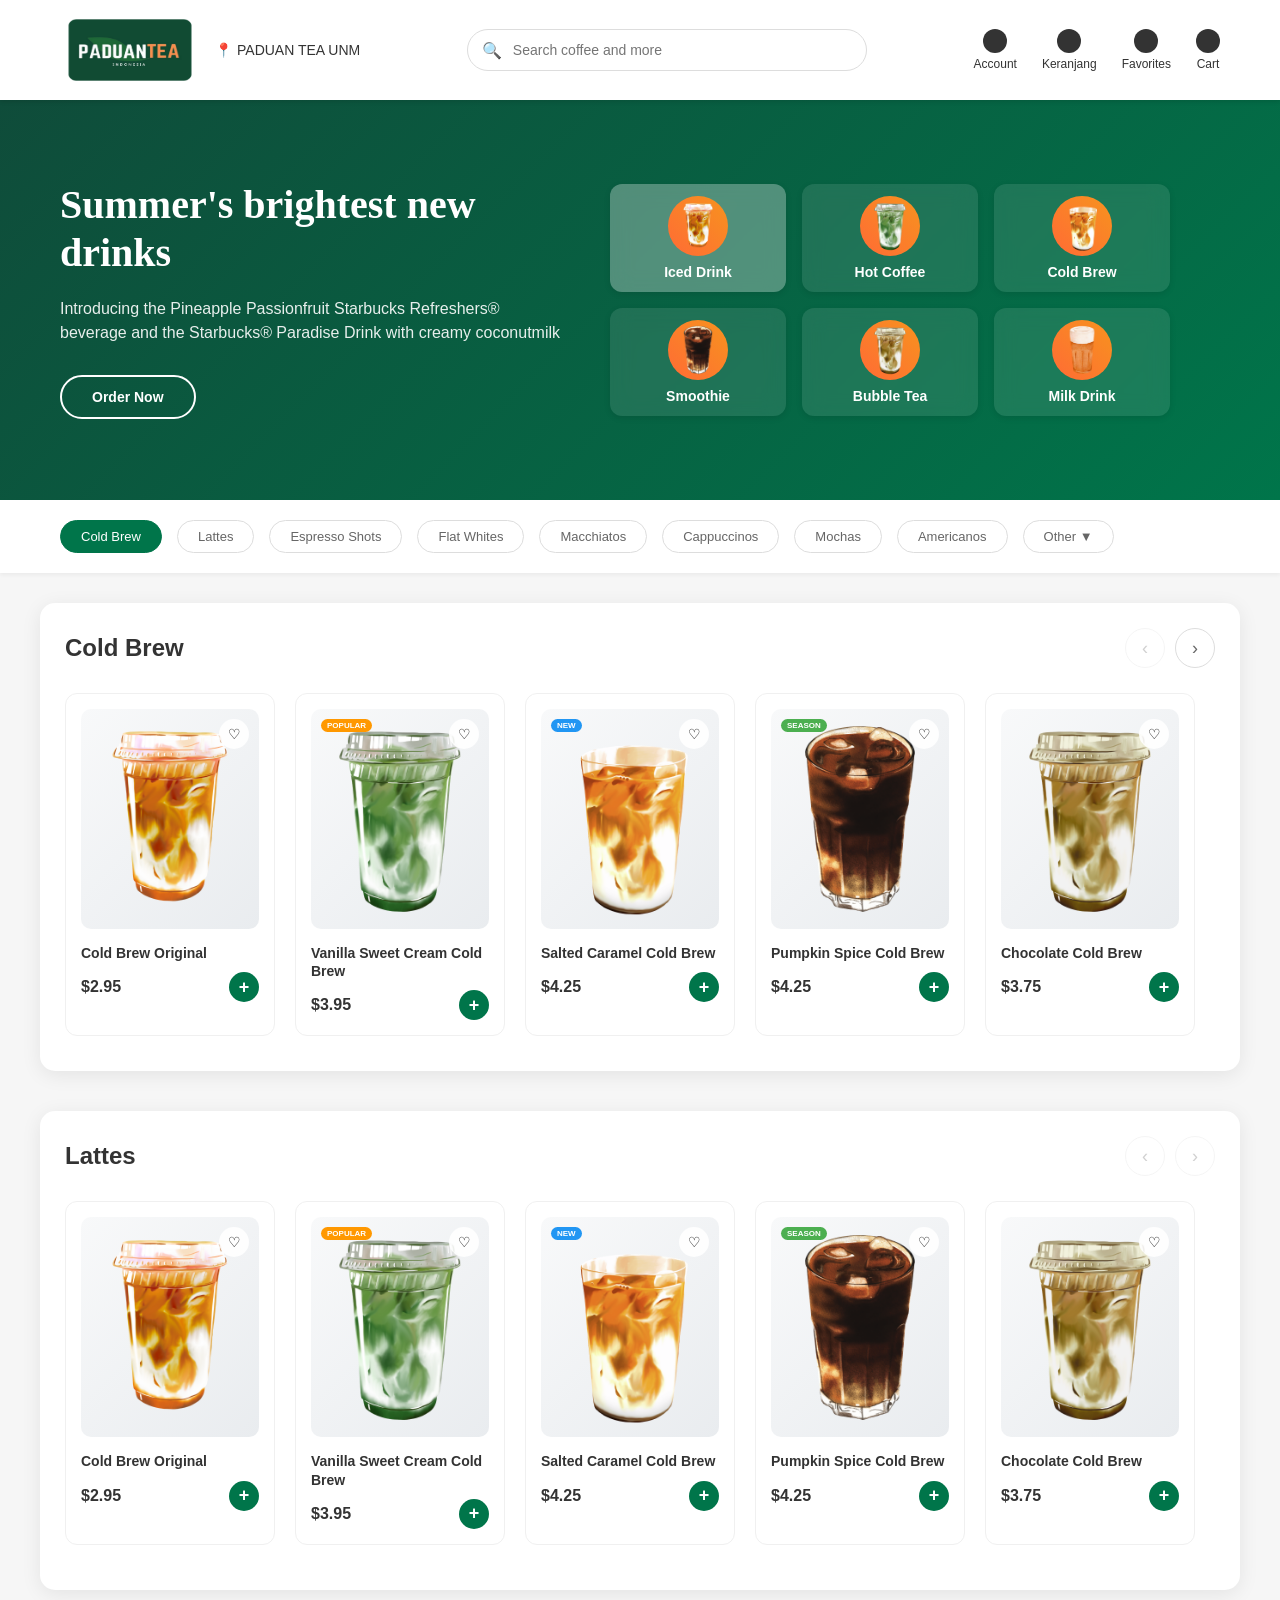
==== index.html @ c8a68c0b "Update index.html" ====
<!DOCTYPE html>
<html lang="en">
  <head>
    <meta charset="UTF-8" />
    <meta name="viewport" content="width=device-width, initial-scale=1.0" />
    <title>Coffee Shop</title>
    <link rel="stylesheet" href="style.css" />
  </head>
  <body>
   <!-- Header -->
    <header class="header">
        <div class="header-content">
            <div class="logo-section">
                <img class="logo" src="./IMAGE MENU/LOGO.png" alt="Coffee Shop Logo">
                <div class="location">
                    <span>📍</span>
                    <span>PADUAN TEA UNM</span>
                </div>
            </div>

            <div class="search-container">
                <div class="search-icon">🔍</div>
                <input type="text" class="search-box" placeholder="Search coffee and more">
            </div>

            <div class="user-actions">
                <a href="#" class="user-action">
                    <div class="user-action-icon"></div>
                    <span>Account</span>
                </a>
                <a href="#" class="user-action">
                    <div class="user-action-icon"></div>
                    <span>Keranjang</span>
                </a>
                <a href="#" class="user-action">
                    <div class="user-action-icon"></div>
                    <span>Favorites</span>
                </a>
                <a href="#" class="user-action">
                    <div class="user-action-icon"></div>
                    <span>Cart</span>
                </a>
            </div>
        </div>
    </header>

    <!-- Hero Section -->
    <section class="hero">
        <div class="hero-content">
            <div class="hero-text">
                <h1 class="hero-title">Summer's brightest new drinks</h1>
                <p class="hero-subtitle">
                    Introducing the Pineapple Passionfruit Starbucks Refreshers®
                    beverage and the Starbucks® Paradise Drink with creamy coconutmilk
                </p>
                <button class="cta-button" onclick="scrollToProducts()">Order Now</button>
            </div>

            <div class="drinks-grid" id="drinksGrid">
                <div class="drink-item" onclick="selectDrink(0)">
                    <img src="./IMAGE MENU/Desain tanpa judul/1.png" alt="Iced Drink" class="drink-icon">
                    <div class="drink-name">Iced Drink</div>
                </div>
                <div class="drink-item" onclick="selectDrink(1)">
                    <img src="./IMAGE MENU/Desain tanpa judul/2.png" alt="Hot Coffee" class="drink-icon">
                    <div class="drink-name">Hot Coffee</div>
                </div>
                <div class="drink-item" onclick="selectDrink(2)">
                    <img src="./IMAGE MENU/Desain tanpa judul/3.png" alt="Cold Brew" class="drink-icon">
                    <div class="drink-name">Cold Brew</div>
                </div>
                <div class="drink-item" onclick="selectDrink(3)">
                    <img src="./IMAGE MENU/Desain tanpa judul/4.png" alt="Smoothie" class="drink-icon">
                    <div class="drink-name">Smoothie</div>
                </div>
                <div class="drink-item" onclick="selectDrink(4)">
                    <img src="./IMAGE MENU/Desain tanpa judul/5.png" alt="Bubble Tea" class="drink-icon">
                    <div class="drink-name">Bubble Tea</div>
                </div>
                <div class="drink-item" onclick="selectDrink(5)">
                    <img src="./IMAGE MENU/Desain tanpa judul/6.png" alt="Milk Drink" class="drink-icon">
                    <div class="drink-name">Milk Drink</div>
                </div>
            </div>
        </div>
    </section>

    <!-- Filter Section -->
    <section class="filter-section">
        <div class="filter-content">
            <button class="filter-btn active" onclick="setActiveFilter(this, 'cold-brew')">Cold Brew</button>
            <button class="filter-btn" onclick="setActiveFilter(this, 'lattes')">Lattes</button>
            <button class="filter-btn" onclick="setActiveFilter(this, 'espresso')">Espresso Shots</button>
            <button class="filter-btn" onclick="setActiveFilter(this, 'flat-whites')">Flat Whites</button>
            <button class="filter-btn" onclick="setActiveFilter(this, 'macchiatos')">Macchiatos</button>
            <button class="filter-btn" onclick="setActiveFilter(this, 'cappuccinos')">Cappuccinos</button>
            <button class="filter-btn" onclick="setActiveFilter(this, 'mochas')">Mochas</button>
            <button class="filter-btn" onclick="setActiveFilter(this, 'americanos')">Americanos</button>
            <button class="filter-btn" onclick="setActiveFilter(this, 'other')">Other ▼</button>
        </div>
    </section>

    <!-- Cold Brew Section -->
    <div class="product-section" id="cold-brew">
        <div class="section-header">
            <h2 class="section-title">Cold Brew</h2>
            <div class="nav-buttons">
                <button class="nav-btn" onclick="scrollProducts('cold-brew-scroll', 'left')">‹</button>
                <button class="nav-btn" onclick="scrollProducts('cold-brew-scroll', 'right')">›</button>
            </div>
        </div>

        <div class="products-container">
            <div class="products-scroll" id="cold-brew-scroll">
                <div class="product-card" onclick="selectProduct(this)">
                    <div class="product-image">
                        <img src="./IMAGE MENU/Desain tanpa judul/1.png" alt="Cold Brew" class="drink-image">
                        <button class="favorite-btn" onclick="toggleFavorite(this, event)">♡</button>
                    </div>
                    <div class="product-info">
                        <div class="product-name">Cold Brew Original</div>
                        <div class="product-footer">
                            <div class="product-price">$2.95</div>
                            <button class="add-btn" onclick="addToCart(this, event)">+</button>
                        </div>
                    </div>
                </div>

                <div class="product-card" onclick="selectProduct(this)">
                    <div class="product-image">
                        <img src="./IMAGE MENU/Desain tanpa judul/2.png" alt="Vanilla Cold Brew" class="drink-image">
                        <button class="favorite-btn" onclick="toggleFavorite(this, event)">♡</button>
                        <div class="product-badges">
                            <span class="product-badge badge popular">Popular</span>
                        </div>
                    </div>
                    <div class="product-info">
                        <div class="product-name">Vanilla Sweet Cream Cold Brew</div>
                        <div class="product-footer">
                            <div class="product-price">$3.95</div>
                            <button class="add-btn" onclick="addToCart(this, event)">+</button>
                        </div>
                    </div>
                </div>

                <div class="product-card" onclick="selectProduct(this)">
                    <div class="product-image">
                        <img src="./IMAGE MENU/Desain tanpa judul/3.png" alt="Caramel Cold Brew" class="drink-image">
                        <button class="favorite-btn" onclick="toggleFavorite(this, event)">♡</button>
                        <div class="product-badges">
                            <span class="product-badge badge new">New</span>
                        </div>
                    </div>
                    <div class="product-info">
                        <div class="product-name">Salted Caramel Cold Brew</div>
                        <div class="product-footer">
                            <div class="product-price">$4.25</div>
                            <button class="add-btn" onclick="addToCart(this, event)">+</button>
                        </div>
                    </div>
                </div>

                <div class="product-card" onclick="selectProduct(this)">
                    <div class="product-image">
                        <img src="./IMAGE MENU/Desain tanpa judul/4.png" alt="Pumpkin Cold Brew" class="drink-image">
                        <button class="favorite-btn" onclick="toggleFavorite(this, event)">♡</button>
                        <div class="product-badges">
                            <span class="product-badge badge season">Season</span>
                        </div>
                    </div>
                    <div class="product-info">
                        <div class="product-name">Pumpkin Spice Cold Brew</div>
                        <div class="product-footer">
                            <div class="product-price">$4.25</div>
                            <button class="add-btn" onclick="addToCart(this, event)">+</button>
                        </div>
                    </div>
                </div>

                <div class="product-card" onclick="selectProduct(this)">
                    <div class="product-image">
                        <img src="./IMAGE MENU/Desain tanpa judul/5.png" alt="Mocha Cold Brew" class="drink-image">
                        <button class="favorite-btn" onclick="toggleFavorite(this, event)">♡</button>
                    </div>
                    <div class="product-info">
                        <div class="product-name">Chocolate Cold Brew</div>
                        <div class="product-footer">
                            <div class="product-price">$3.75</div>
                            <button class="add-btn" onclick="addToCart(this, event)">+</button>
                        </div>
                    </div>
                </div>

                <div class="product-card" onclick="selectProduct(this)">
                    <div class="product-image">
                        <img src="./IMAGE MENU/Desain tanpa judul/6.png" alt="Hazelnut Cold Brew" class="drink-image">
                        <button class="favorite-btn" onclick="toggleFavorite(this, event)">♡</button>
                    </div>
                    <div class="product-info">
                        <div class="product-name">Hazelnut Cold Brew</div>
                        <div class="product-footer">
                            <div class="product-price">$3.65</div>
                            <button class="add-btn" onclick="addToCart(this, event)">+</button>
                        </div>
                    </div>
                </div>
            </div>
        </div>
    </div>


    <!-- Lattes Section -->
    <div class="product-section" id="lattes">
      <div class="section-header">
        <h2 class="section-title">Lattes</h2>
        <div class="nav-buttons">
          <button class="nav-btn" onclick="scrollProducts('lattes-scroll', 'left')">‹</button>
          <button class="nav-btn" onclick="scrollProducts('lattes-scroll', 'right')">›</button>
        </div>
      </div>
      <div class="products-container">
        <div class="products-scroll" id="lattes-scroll">
          <div class="products-container">
            <div class="products-scroll" id="cold-brew-scroll">
                <div class="product-card" onclick="selectProduct(this)">
                    <div class="product-image">
                        <img src="./IMAGE MENU/Desain tanpa judul/1.png" alt="Cold Brew" class="drink-image">
                        <button class="favorite-btn" onclick="toggleFavorite(this, event)">♡</button>
                    </div>
                    <div class="product-info">
                        <div class="product-name">Cold Brew Original</div>
                        <div class="product-footer">
                            <div class="product-price">$2.95</div>
                            <button class="add-btn" onclick="addToCart(this, event)">+</button>
                        </div>
                    </div>
                </div>

                <div class="product-card" onclick="selectProduct(this)">
                    <div class="product-image">
                        <img src="./IMAGE MENU/Desain tanpa judul/2.png" alt="Vanilla Cold Brew" class="drink-image">
                        <button class="favorite-btn" onclick="toggleFavorite(this, event)">♡</button>
                        <div class="product-badges">
                            <span class="product-badge badge popular">Popular</span>
                        </div>
                    </div>
                    <div class="product-info">
                        <div class="product-name">Vanilla Sweet Cream Cold Brew</div>
                        <div class="product-footer">
                            <div class="product-price">$3.95</div>
                            <button class="add-btn" onclick="addToCart(this, event)">+</button>
                        </div>
                    </div>
                </div>

                <div class="product-card" onclick="selectProduct(this)">
                    <div class="product-image">
                        <img src="./IMAGE MENU/Desain tanpa judul/3.png" alt="Caramel Cold Brew" class="drink-image">
                        <button class="favorite-btn" onclick="toggleFavorite(this, event)">♡</button>
                        <div class="product-badges">
                            <span class="product-badge badge new">New</span>
                        </div>
                    </div>
                    <div class="product-info">
                        <div class="product-name">Salted Caramel Cold Brew</div>
                        <div class="product-footer">
                            <div class="product-price">$4.25</div>
                            <button class="add-btn" onclick="addToCart(this, event)">+</button>
                        </div>
                    </div>
                </div>

                <div class="product-card" onclick="selectProduct(this)">
                    <div class="product-image">
                        <img src="./IMAGE MENU/Desain tanpa judul/4.png" alt="Pumpkin Cold Brew" class="drink-image">
                        <button class="favorite-btn" onclick="toggleFavorite(this, event)">♡</button>
                        <div class="product-badges">
                            <span class="product-badge badge season">Season</span>
                        </div>
                    </div>
                    <div class="product-info">
                        <div class="product-name">Pumpkin Spice Cold Brew</div>
                        <div class="product-footer">
                            <div class="product-price">$4.25</div>
                            <button class="add-btn" onclick="addToCart(this, event)">+</button>
                        </div>
                    </div>
                </div>

                <div class="product-card" onclick="selectProduct(this)">
                    <div class="product-image">
                        <img src="./IMAGE MENU/Desain tanpa judul/5.png" alt="Mocha Cold Brew" class="drink-image">
                        <button class="favorite-btn" onclick="toggleFavorite(this, event)">♡</button>
                    </div>
                    <div class="product-info">
                        <div class="product-name">Chocolate Cold Brew</div>
                        <div class="product-footer">
                            <div class="product-price">$3.75</div>
                            <button class="add-btn" onclick="addToCart(this, event)">+</button>
                        </div>
                    </div>
                </div>

                <div class="product-card" onclick="selectProduct(this)">
                    <div class="product-image">
                        <img src="./IMAGE MENU/Desain tanpa judul/6.png" alt="Hazelnut Cold Brew" class="drink-image">
                        <button class="favorite-btn" onclick="toggleFavorite(this, event)">♡</button>
                    </div>
                    <div class="product-info">
                        <div class="product-name">Hazelnut Cold Brew</div>
                        <div class="product-footer">
                            <div class="product-price">$3.65</div>
                            <button class="add-btn" onclick="addToCart(this, event)">+</button>
                        </div>
                    </div>
                </div>
            </div>
      </div>
    </div>

    <script src="./script.js"></script>
  </body>
</html>
---- style.css ----
* {
  margin: 0;
  padding: 0;
  box-sizing: border-box;
}

body {
  font-family: 'Arial', sans-serif;
  background-color: #f6f6f6;
}

/* Header */
.header {
  background-color: white;
  box-shadow: 0 2px 4px rgba(0, 0, 0, 0.1);
  position: sticky;
  top: 0;
  z-index: 100;
}

.header-content {
  max-width: 1200px;
  margin: 0 auto;
  display: flex;
  align-items: center;
  justify-content: space-between;
  padding: 15px 20px;
}

.logo-section {
  display: flex;
  align-items: center;
  gap: 15px;
}

.logo {
  width: 140px;
  height: 70px;
  display: flex;
}

.location {
  display: flex;
  align-items: center;
  gap: 5px;
  color: #333;
  font-size: 14px;
}

.search-container {
  flex: 1;
  max-width: 400px;
  margin: 0 30px;
  position: relative;
}

.search-box {
  width: 100%;
  padding: 12px 20px 12px 45px;
  border: 1px solid #ddd;
  border-radius: 25px;
  font-size: 14px;
  outline: none;
}

.search-icon {
  position: absolute;
  left: 15px;
  top: 50%;
  transform: translateY(-50%);
  color: #666;
}

.user-actions {
  display: flex;
  align-items: center;
  gap: 25px;
}

.user-action {
  display: flex;
  flex-direction: column;
  align-items: center;
  text-decoration: none;
  color: #333;
  font-size: 12px;
  cursor: pointer;
}

.user-action-icon {
  width: 24px;
  height: 24px;
  margin-bottom: 4px;
  background-color: #333;
  border-radius: 50%;
}

/* Navigation */
.nav {
  background-color: white;
  border-bottom: 1px solid #eee;
}

.nav-content {
  max-width: 1200px;
  margin: 0 auto;
  display: flex;
  align-items: center;
  padding: 0 20px;
  overflow-x: auto;
}

.nav-item {
  padding: 15px 20px;
  text-decoration: none;
  color: #333;
  font-size: 14px;
  font-weight: 500;
  white-space: nowrap;
  border-bottom: 2px solid transparent;
  transition: all 0.3s ease;
}

.nav-item:hover,
.nav-item.active {
  color: #00754a;
  border-bottom-color: #00754a;
}

/* Hero Section */
.hero {
  background: linear-gradient(135deg, #0f4c3a, #00754a);
  color: white;
  position: relative;
  overflow: hidden;
}

.hero-content {
  max-width: 1200px;
  margin: 0 auto;
  display: flex;
  align-items: center;
  min-height: 400px;
  padding: 40px 20px;
}

.hero-text {
  flex: 1;
  max-width: 500px;
}

.hero-title {
  font-size: 2.5rem;
  font-weight: bold;
  line-height: 1.2;
  margin-bottom: 20px;
  font-family: cursive;
}

.hero-subtitle {
  font-size: 1rem;
  line-height: 1.5;
  margin-bottom: 30px;
  opacity: 0.9;
}

.cta-button {
  background-color: transparent;
  border: 2px solid white;
  color: white;
  padding: 12px 30px;
  border-radius: 25px;
  font-size: 14px;
  font-weight: bold;
  cursor: pointer;
  transition: all 0.3s ease;
}

.cta-button:hover {
  background-color: white;
  color: #00754a;
}

.drinks-grid {
  flex: 1;
  display: grid;
  grid-template-columns: repeat(3, 1fr);
  gap: 10px;
  max-width: 560px;
  margin-left: 40px;
}

.drink-item {
  background-color: rgba(255, 255, 255, 0.1);
  border-radius: 10px;
  padding: 20px;
  text-align: center;
  cursor: pointer;
  transition: all 0.3s ease;
  backdrop-filter: blur(10px);
}

.drink-item:hover {
  background-color: rgba(255, 255, 255, 0.2);
  transform: translateY(-5px);
}

.drink-icon {
  width: 60px;
  height: 60px;
  background: linear-gradient(45deg, #ff6b35, #f7931e);
  border-radius: 50%;
  margin: 0 auto 10px;
  display: flex;
  align-items: center;
  justify-content: center;
  font-size: 24px;
}

.drink-name {
  font-size: 12px;
  font-weight: 500;
}

/* Carousel Indicators */
.carousel-indicators {
  display: flex;
  justify-content: center;
  gap: 10px;
  margin-top: 30px;
}

/* Filter Section */
.filter-section {
  background-color: white;
  padding: 20px 0;
  box-shadow: 0 2px 4px rgba(0, 0, 0, 0.05);
}

.filter-content {
  max-width: 1200px;
  margin: 0 auto;
  display: flex;
  align-items: center;
  gap: 15px;
  padding: 0 20px;
  overflow-x: auto;
}

.filter-btn {
  padding: 8px 20px;
  border: 1px solid #ddd;
  border-radius: 20px;
  background-color: white;
  color: #666;
  font-size: 13px;
  cursor: pointer;
  white-space: nowrap;
  transition: all 0.3s ease;
}

.filter-btn:hover,
.filter-btn.active {
  background-color: #00754a;
  color: white;
  border-color: #00754a;
}

.filter-btn.active {
  background-color: #00754a;
}

/* Decorative Elements */
.leaf-decoration {
  position: absolute;
  right: -50px;
  bottom: -50px;
  width: 200px;
  height: 200px;
  background: url('data:image/svg+xml,<svg xmlns="http://www.w3.org/2000/svg" viewBox="0 0 100 100"><path d="M20 80c20-20 60-20 80-40s-20-40-40-20-20 40-40 60z" fill="rgba(255,255,255,0.1)"/></svg>');
  opacity: 0.3;
}

/* Mobile Responsive */
@media (max-width: 768px) {
  .header-content {
    flex-wrap: wrap;
    gap: 15px;
  }

  .search-container {
    order: 3;
    flex-basis: 100%;
    margin: 0;
    max-width: none;
  }

  .user-actions {
    gap: 15px;
  }

  .user-action {
    font-size: 10px;
  }

  .nav-content {
    padding: 0 10px;
  }

  .nav-item {
    padding: 15px 15px;
    font-size: 13px;
  }

  .hero-content {
    flex-direction: column;
    text-align: center;
    padding: 30px 20px;
  }

  .hero-title {
    font-size: 2rem;
  }

  .drinks-grid {
    margin-left: 0;
    margin-top: 30px;
    max-width: 300px;
    margin: 20px 0px 0px 60px;
  }

  .filter-content {
    padding: 0px 0px 20px 10px;;
  }

  .filter-btn {
    padding: 6px 16px;
    font-size: 12px;
  }
}

@media (max-width: 480px) {
  .hero-title {
    font-size: 1.8rem;
  }

  .drinks-grid {
    grid-template-columns: repeat(2, 1fr);
    gap: 15px;
  }

  .drink-icon {
    width: 50px;
    height: 50px;
    font-size: 20px;
  }

  .user-actions {
    gap: 51px;
  }
}


/* DAFTAR MENU  */

.product-section {
  max-width: 1200px;
  margin: 30px auto 40px;
  background-color: white;
  border-radius: 15px;
  padding: 25px;
  box-shadow: 0 4px 20px rgba(0, 0, 0, 0.08);
}

.section-header {
  display: flex;
  justify-content: space-between;
  align-items: center;
  margin-bottom: 25px;
}

.section-title {
  font-size: 1.5rem;
  font-weight: 700;
  color: #333;
  display: flex;
  align-items: center;
  gap: 10px;
}

.badge {
  background-color: #ff6b35;
  color: white;
  font-size: 10px;
  font-weight: bold;
  padding: 4px 8px;
  border-radius: 12px;
  text-transform: uppercase;
}

.badge.season {
  background-color: #4caf50;
}

.badge.new {
  background-color: #2196f3;
}

.badge.popular {
  background-color: #ff9800;
}

.nav-buttons {
  display: flex;
  gap: 10px;
}

.nav-btn {
  width: 40px;
  height: 40px;
  border: 1px solid #ddd;
  background-color: white;
  border-radius: 50%;
  display: flex;
  align-items: center;
  justify-content: center;
  cursor: pointer;
  transition: all 0.3s ease;
  font-size: 18px;
  color: #666;
}

.nav-btn:hover {
  background-color: #f0f0f0;
  border-color: #00754a;
  color: #00754a;
}

.nav-btn:disabled {
  opacity: 0.3;
  cursor: not-allowed;
}

.products-container {
  position: relative;
  overflow: hidden;
}

.products-scroll {
  display: flex;
  gap: 20px;
  overflow-x: auto;
  scroll-behavior: smooth;
  scrollbar-width: none;
  -ms-overflow-style: none;
  padding-bottom: 10px;
}

.products-scroll::-webkit-scrollbar {
  display: none;
}

.product-card {
  flex: 0 0 auto;
  width: 210px;
  background-color: white;
  border-radius: 12px;
  padding: 15px;
  border: 1px solid #f0f0f0;
  transition: all 0.3s ease;
  cursor: pointer;
  position: relative;
}

.product-card:hover {
  box-shadow: 0 8px 25px rgba(0, 0, 0, 0.1);
  transform: translateY(-3px);
}

.product-image {
  position: relative;
  height: 220px;
  background: linear-gradient(135deg, #f8f9fa, #e9ecef);
  border-radius: 10px;
  margin-bottom: 15px;
  overflow: hidden;
  display: flex;
  align-items: center;
  justify-content: center;
}

.drink-visual {
  width: 80px;
  height: 100px;
  background: linear-gradient(180deg, #8b4513 0%, #654321 50%, #2f1b14 100%);
  border-radius: 8px 8px 25px 25px;
  position: relative;
  box-shadow: 0 4px 10px rgba(0, 0, 0, 0.2);
}

.drink-visual::before {
  content: '';
  position: absolute;
  top: -5px;
  left: -5px;
  right: -5px;
  height: 20px;
  background: linear-gradient(90deg, #e0e0e0, #f5f5f5);
  border-radius: 10px 10px 0 0;
  border: 2px solid #ccc;
}

.drink-image {
  width: 130%;
}

.drink-visual::after {
  content: '';
  position: absolute;
  top: 10px;
  left: 5px;
  right: 5px;
  height: 15px;
  background: linear-gradient(180deg, #d4af37, #b8860b);
  border-radius: 5px;
}

/* Different drink styles */
.cold-brew {
  background: linear-gradient(180deg, #2f1b14 0%, #1a0f0a 100%);
}

.pumpkin-spice {
  background: linear-gradient(180deg, #ff7f50 0%, #ff6347 50%, #2f1b14 100%);
}

.salted-caramel {
  background: linear-gradient(180deg, #daa520 0%, #b8860b 30%, #2f1b14 100%);
}

.vanilla-sweet {
  background: linear-gradient(180deg, #fff8dc 0%, #f5deb3 30%, #2f1b14 100%);
}

.latte-foam::after {
  background: linear-gradient(180deg, #fff8dc, #f5e6d3);
  height: 25px;
}

.macchiato::after {
  background: linear-gradient(180deg, #d4af37, #b8860b);
  height: 20px;
}

.favorite-btn {
  position: absolute;
  top: 10px;
  right: 10px;
  width: 30px;
  height: 30px;
  border: none;
  background: rgba(255, 255, 255, 0.9);
  border-radius: 50%;
  display: flex;
  align-items: center;
  justify-content: center;
  cursor: pointer;
  transition: all 0.3s ease;
  font-size: 14px;
}

.favorite-btn:hover {
  background: white;
  transform: scale(1.1);
}

.favorite-btn.liked {
  color: #e74c3c;
}

.product-badges {
  position: absolute;
  top: 10px;
  left: 10px;
  display: flex;
  flex-direction: column;
  gap: 5px;
}

.product-badge {
  font-size: 8px;
  padding: 2px 6px;
  border-radius: 8px;
  font-weight: bold;
  text-transform: uppercase;
}

.product-info {
  text-align: left;
}

.product-name {
  font-size: 14px;
  font-weight: 600;
  color: #333;
  margin-bottom: 8px;
  line-height: 1.3;
  display: -webkit-box;
  -webkit-line-clamp: 2;
  -webkit-box-orient: vertical;
  overflow: hidden;
}

.product-footer {
  display: flex;
  justify-content: space-between;
  align-items: center;
  margin-top: 10px;
}

.product-price {
  font-size: 16px;
  font-weight: 700;
  color: #333;
}

.add-btn {
  width: 30px;
  height: 30px;
  background-color: #00754a;
  border: none;
  border-radius: 50%;
  color: white;
  font-size: 18px;
  font-weight: bold;
  cursor: pointer;
  transition: all 0.3s ease;
  display: flex;
  align-items: center;
  justify-content: center;
}

.add-btn:hover {
  background-color: #005a39;
  transform: scale(1.1);
}

.add-btn.added {
  background-color: #4caf50;
}

/* Mobile Responsive */
@media (max-width: 768px) {
  .product-section {
    padding: 20px 15px;
    margin: 20px 0px 30px;
  }

  .section-title {
    font-size: 1.3rem;
  }

  .product-card {
    width: 160px;
  }

  .nav-buttons {
    display: none;
  }

  .products-scroll {
    gap: 15px;
    padding: 0 10px;
  }
}

@media (max-width: 480px) {
  body {
    padding: 10px;
  }

  .drink-item {
    width: 120px;
  }

  .product-card {
    width: 140px;
    height: 230px;
  }

  .drink-visual {
    width: 60px;
    height: 80px;
  }

  .product-name {
    font-size: 12px;
  }

  .product-price {
    font-size: 14px;
  }

  .drinks-grid {
    display: flex;
    grid-auto-flow: column;
    /* grid-auto-columns: 120px; */
    overflow-x: auto;
    gap: 15px;
    padding-bottom: 0px;
    padding-top: 10px;
    scrollbar-width: none;
  }

  .drinks-grid::-webkit-scrollbar {
    height: 6px; /* scrollbar tipis di bawah */
  }

  .drinks-grid::-webkit-scrollbar-thumb {
    background: rgba(0, 0, 0, 0.2);
    border-radius: ;
  }

  .product-image {
  height: 130px;
} 
}

/* Smooth scroll animation */
.scroll-animation {
  transition: transform 0.3s ease;
}

.drinks-grid {
  display: grid;
  /* grid-template-columns: repeat(auto-fit, minmax(120px, 1fr)); */
  gap: 16px;
  margin: 20px 50px;
}

.drink-item {
  display: flex;
  flex-direction: column;
  align-items: center;
  cursor: pointer;
  padding: 12px;
  border-radius: 12px;
  background: #fff;
  box-shadow: 0 2px 6px rgba(0, 0, 0, 0.1);
  transition: transform 0.2s;
}

.drink-item:hover {
  transform: scale(1.05);
}

.drink-icon {
  width: 60px;
  height: 60px;
  object-fit: contain;
  margin-bottom: 8px;
}

.drink-name {
  font-size: 14px;
  font-weight: 600;
  text-align: center;
}
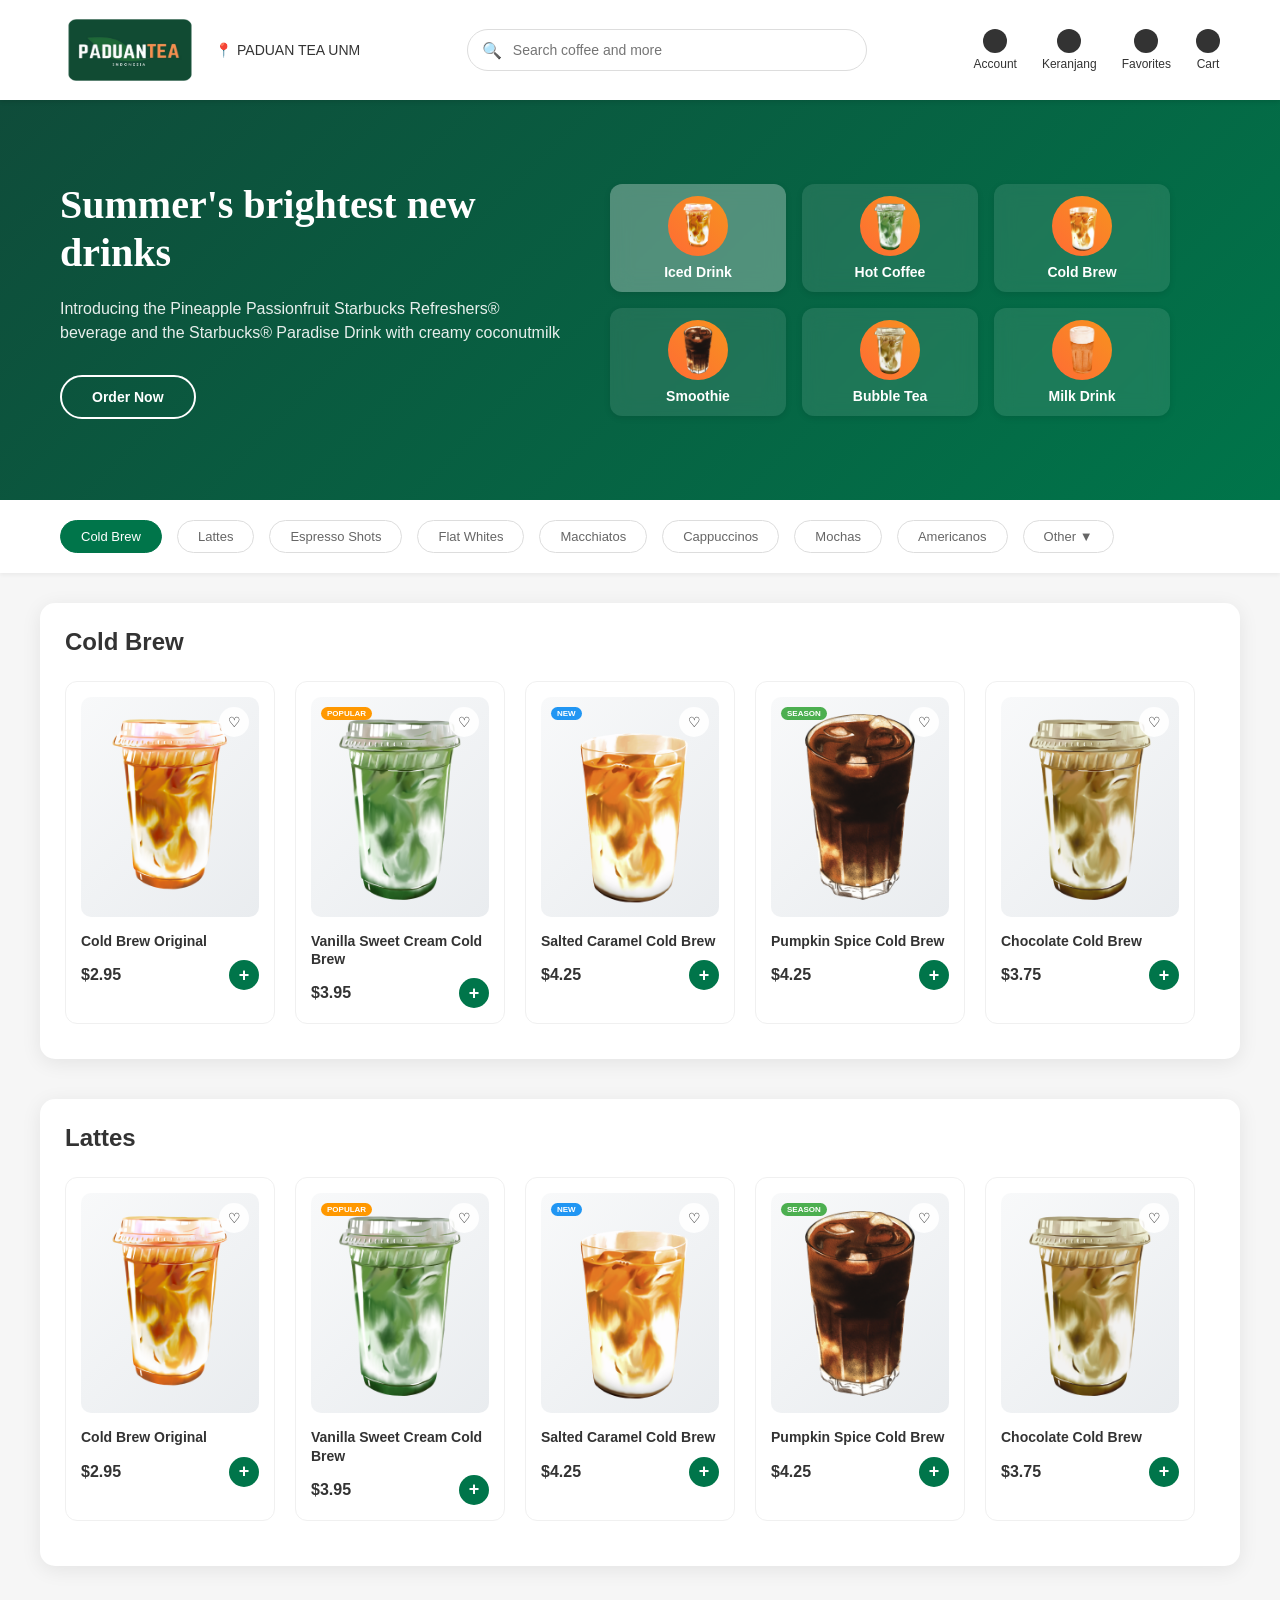
==== commit 23361623: "Update index.html" ====
--- a/index.html
+++ b/index.html
@@ -104,10 +104,6 @@
     <div class="product-section" id="cold-brew">
         <div class="section-header">
             <h2 class="section-title">Cold Brew</h2>
-            <div class="nav-buttons">
-                <button class="nav-btn" onclick="scrollProducts('cold-brew-scroll', 'left')">‹</button>
-                <button class="nav-btn" onclick="scrollProducts('cold-brew-scroll', 'right')">›</button>
-            </div>
         </div>
 
         <div class="products-container">
@@ -213,10 +209,6 @@
     <div class="product-section" id="lattes">
       <div class="section-header">
         <h2 class="section-title">Lattes</h2>
-        <div class="nav-buttons">
-          <button class="nav-btn" onclick="scrollProducts('lattes-scroll', 'left')">‹</button>
-          <button class="nav-btn" onclick="scrollProducts('lattes-scroll', 'right')">›</button>
-        </div>
       </div>
       <div class="products-container">
         <div class="products-scroll" id="lattes-scroll">
@@ -318,6 +310,6 @@
       </div>
     </div>
 
-    <script src="./script.js"></script>
+    <script src="script.js"></script>
   </body>
 </html>
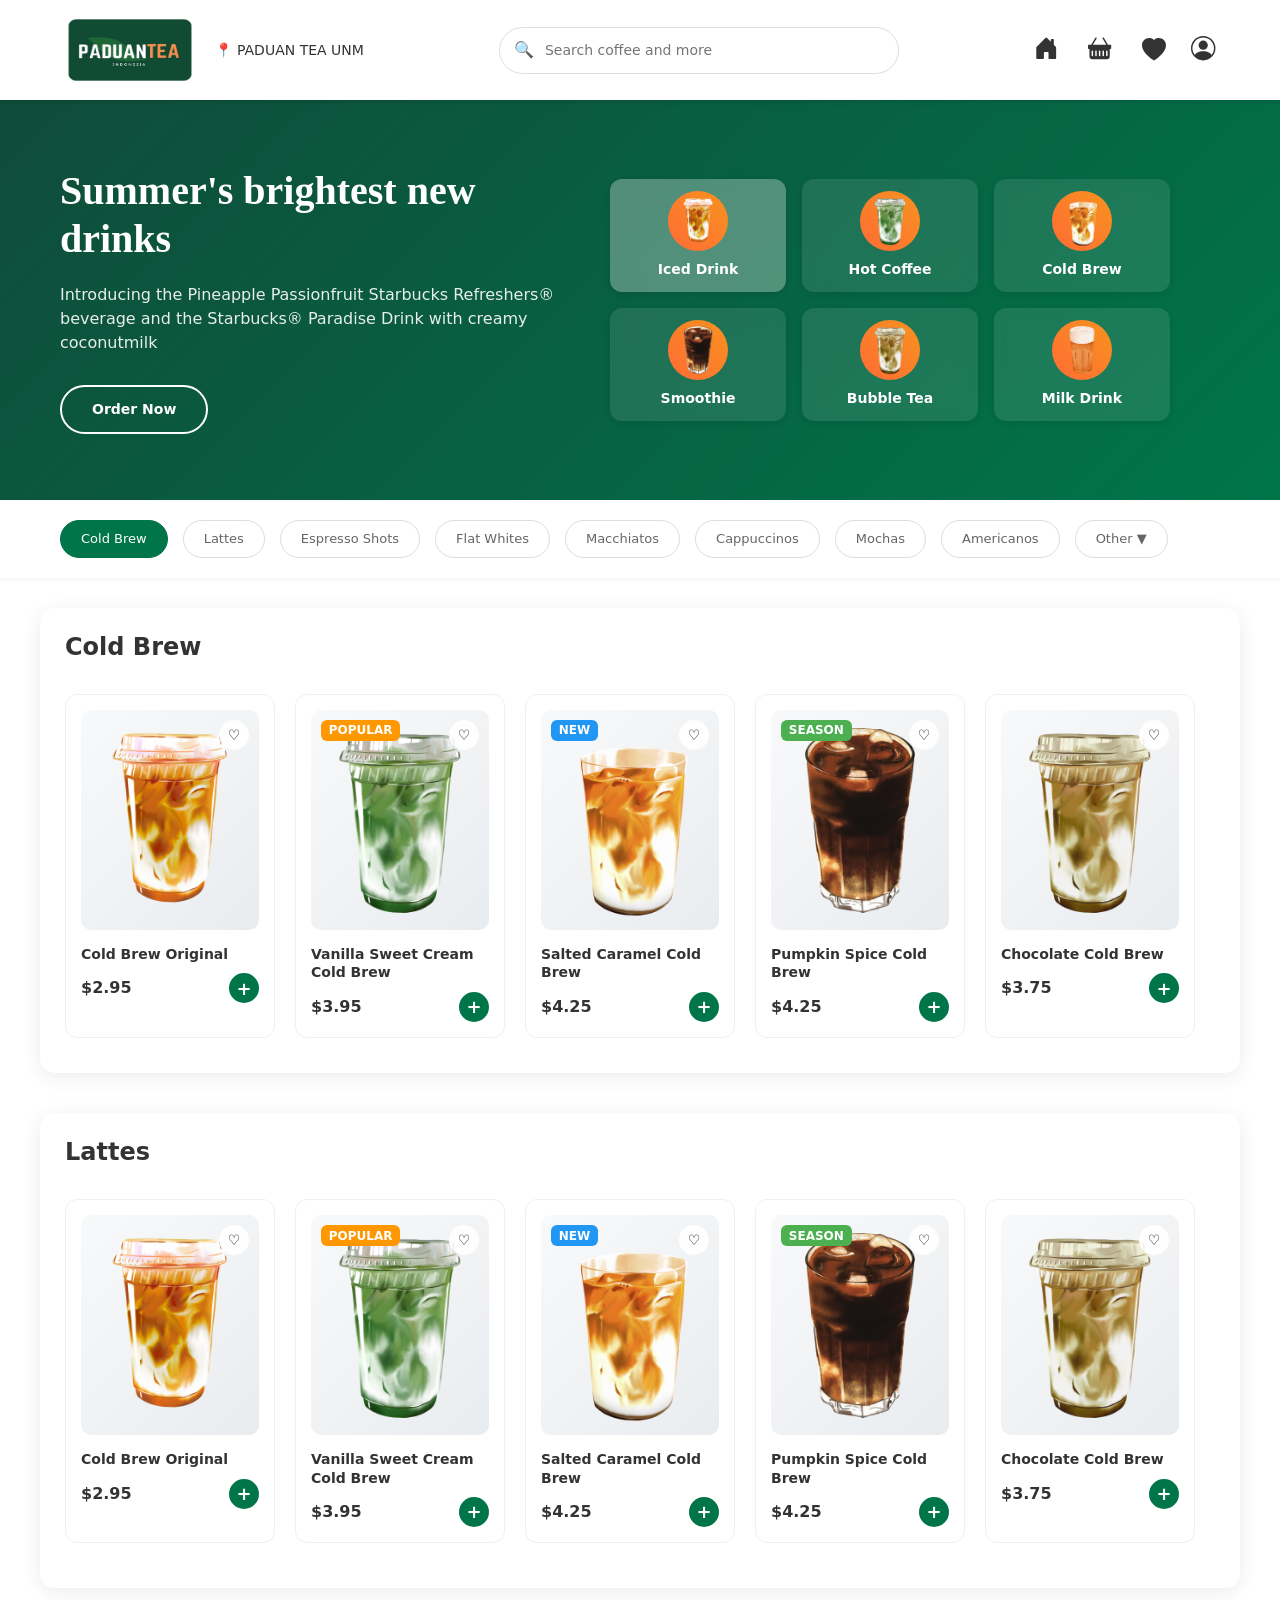
==== commit c483168a: "Update index.html" ====
--- a/index.html
+++ b/index.html
@@ -5,6 +5,7 @@
     <meta name="viewport" content="width=device-width, initial-scale=1.0" />
     <title>Coffee Shop</title>
     <link rel="stylesheet" href="style.css" />
+    <link rel="stylesheet" href="https://cdn.jsdelivr.net/npm/bootstrap@5.3.8/dist/css/bootstrap.min.css" integrity="sha384-BVYiiSIFeK1dGmJRAkycuHAHRg32OmUcww7on3RYdg4Va+PmSTsz/K68vbdEjh4u" crossorigin="anonymous">
   </head>
   <body>
    <!-- Header -->
@@ -25,20 +26,29 @@
 
             <div class="user-actions">
                 <a href="#" class="user-action">
-                    <div class="user-action-icon"></div>
-                    <span>Account</span>
+                    <svg xmlns="http://www.w3.org/2000/svg" width="29" height="29" fill="currentColor" class="bi bi-house-door-fill" viewBox="0 0 19 19">
+                    <path d="M6.5 14.5v-3.505c0-.245.25-.495.5-.495h2c.25 0 .5.25.5.5v3.5a.5.5 0 0 0 .5.5h4a.5.5 0 0 0 .5-.5v-7a.5.5 0 0 0-.146-.354L13 5.793V2.5a.5.5 0 0 0-.5-.5h-1a.5.5 0 0 0-.5.5v1.293L8.354 1.146a.5.5 0 0 0-.708 0l-6 6A.5.5 0 0 0 1.5 7.5v7a.5.5 0 0 0 .5.5h4a.5.5 0 0 0 .5-.5"/>
+                    </svg>
+                    <!-- <span class="icon">Account</span> -->
                 </a>
                 <a href="#" class="user-action">
-                    <div class="user-action-icon"></div>
-                    <span>Keranjang</span>
+                    <svg xmlns="http://www.w3.org/2000/svg" width="29" height="29" fill="currentColor" class="bi bi-basket-fill" viewBox="0 0 20 20">
+                        <path d="M5.071 1.243a.5.5 0 0 1 .858.514L3.383 6h9.234L10.07 1.757a.5.5 0 1 1 .858-.514L13.783 6H15.5a.5.5 0 0 1 .5.5v2a.5.5 0 0 1-.5.5H15v5a2 2 0 0 1-2 2H3a2 2 0 0 1-2-2V9H.5a.5.5 0 0 1-.5-.5v-2A.5.5 0 0 1 .5 6h1.717zM3.5 10.5a.5.5 0 1 0-1 0v3a.5.5 0 0 0 1 0zm2.5 0a.5.5 0 1 0-1 0v3a.5.5 0 0 0 1 0zm2.5 0a.5.5 0 1 0-1 0v3a.5.5 0 0 0 1 0zm2.5 0a.5.5 0 1 0-1 0v3a.5.5 0 0 0 1 0zm2.5 0a.5.5 0 1 0-1 0v3a.5.5 0 0 0 1 0z"/>
+                    </svg>
+                    <!-- <span class="icon">Cart</span> -->
+                    <a href="#" class="user-action">
+                        <svg xmlns="http://www.w3.org/2000/svg" width="24" height="24" fill="currentColor" class="bi bi-heart-fill" viewBox="0 0 16 16">
+                            <path fill-rule="evenodd" d="M8 1.314C12.438-3.248 23.534 4.735 8 15-7.534 4.736 3.562-3.248 8 1.314"/>
+                        </svg>
+                        <!-- <span class="icon">Favorites</span> -->
+                        <a href="#" class="user-action">
+                            <svg xmlns="http://www.w3.org/2000/svg" width="29" height="29" fill="currentColor" class="bi bi-person-circle" viewBox="0 0 19 19">
+                            <path d="M11 6a3 3 0 1 1-6 0 3 3 0 0 1 6 0"/>
+                            <path fill-rule="evenodd" d="M0 8a8 8 0 1 1 16 0A8 8 0 0 1 0 8m8-7a7 7 0 0 0-5.468 11.37C3.242 11.226 4.805 10 8 10s4.757 1.225 5.468 2.37A7 7 0 0 0 8 1"/>
+                            </svg>
+                            <!-- <span class="icon">Keranjang</span> -->
+                        </a>
                 </a>
-                <a href="#" class="user-action">
-                    <div class="user-action-icon"></div>
-                    <span>Favorites</span>
-                </a>
-                <a href="#" class="user-action">
-                    <div class="user-action-icon"></div>
-                    <span>Cart</span>
                 </a>
             </div>
         </div>
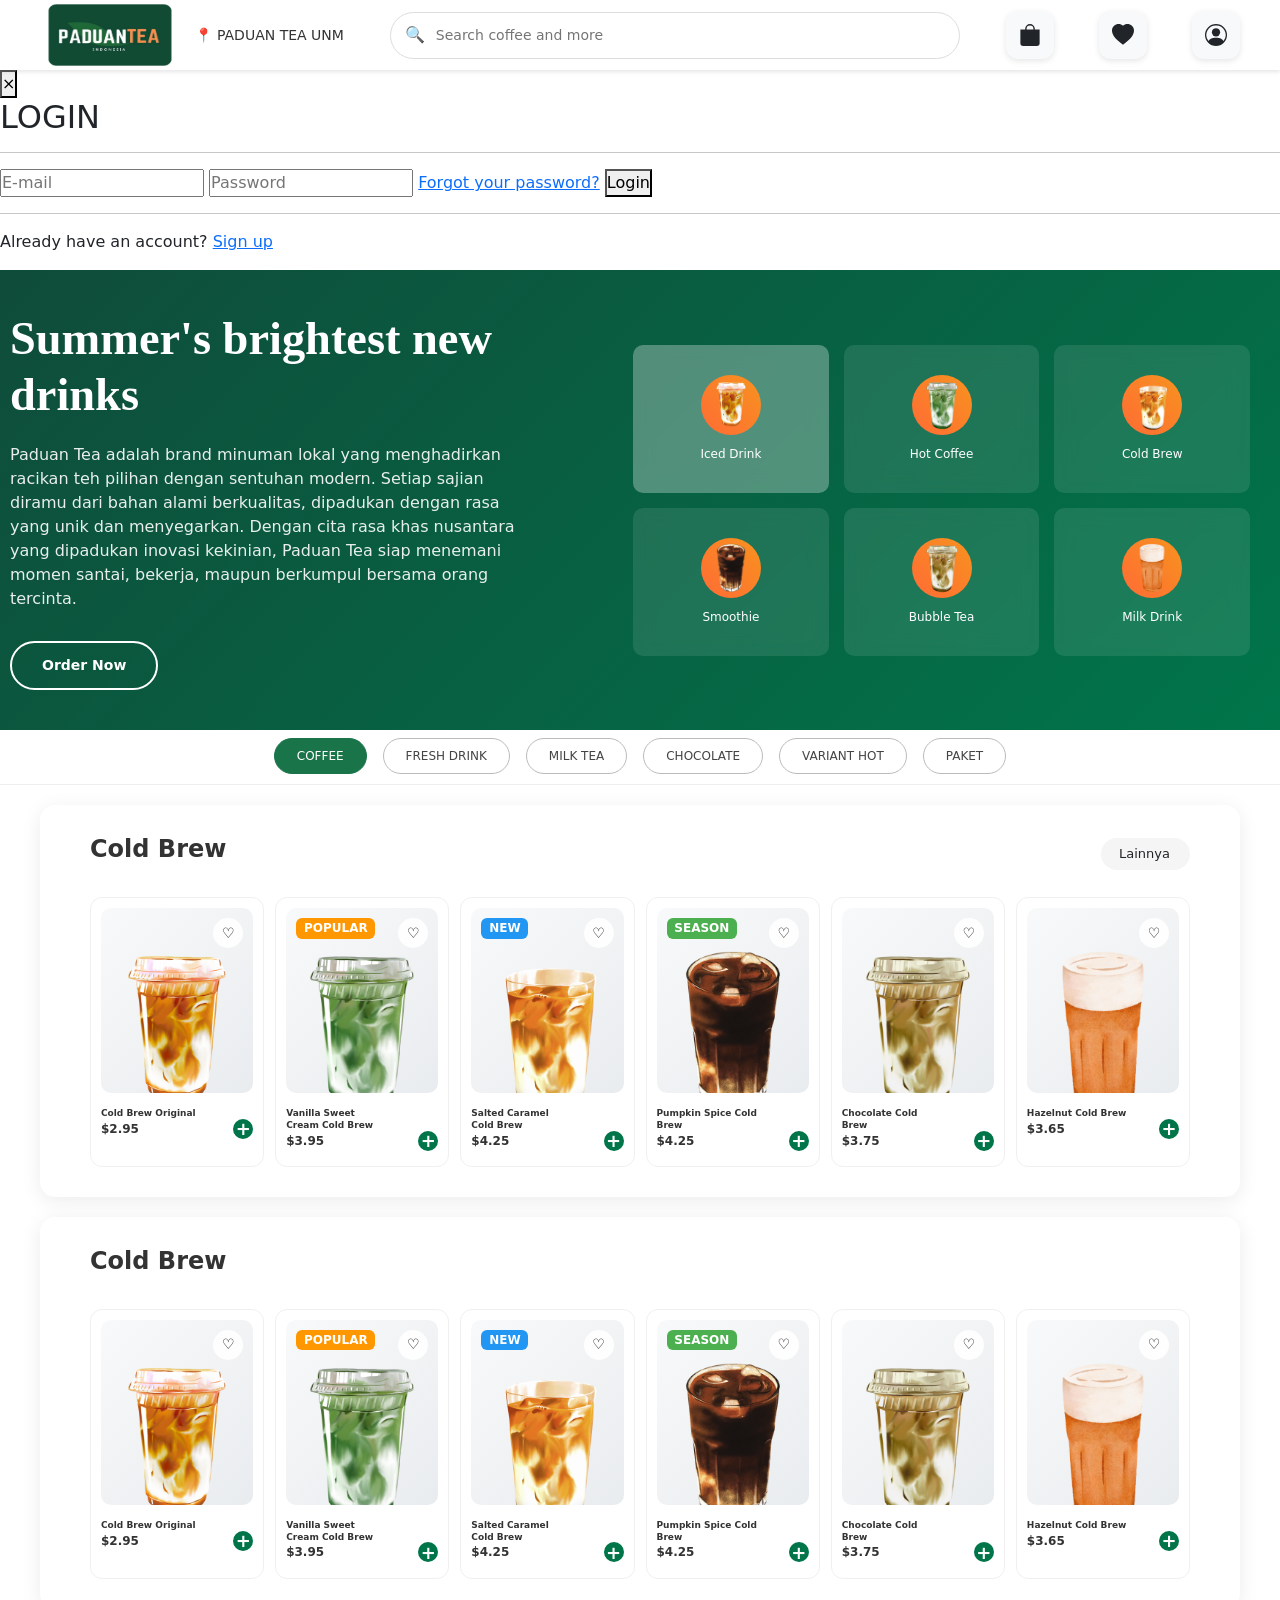
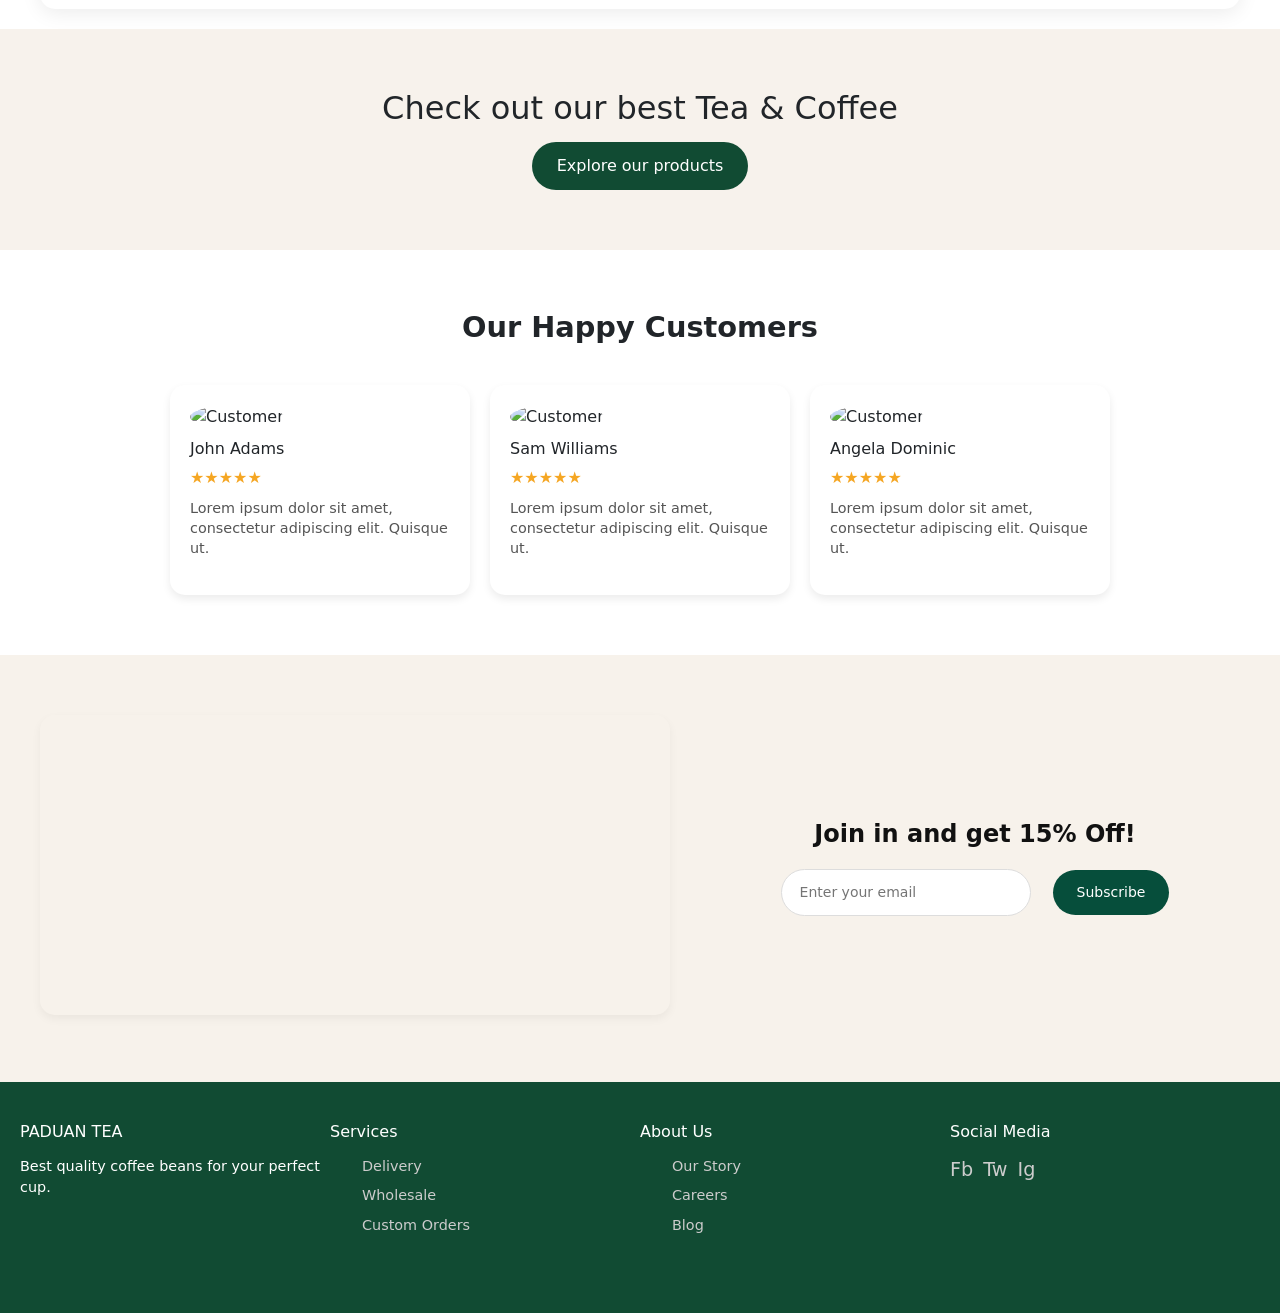
==== commit 6f5a716d: "Add files via upload" ====
--- a/index.html
+++ b/index.html
@@ -5,320 +5,718 @@
     <meta name="viewport" content="width=device-width, initial-scale=1.0" />
     <title>Coffee Shop</title>
     <link rel="stylesheet" href="style.css" />
-    <link rel="stylesheet" href="https://cdn.jsdelivr.net/npm/bootstrap@5.3.8/dist/css/bootstrap.min.css" integrity="sha384-BVYiiSIFeK1dGmJRAkycuHAHRg32OmUcww7on3RYdg4Va+PmSTsz/K68vbdEjh4u" crossorigin="anonymous">
+    <link rel="stylesheet" href="Responsive.css" />
+    <link rel="stylesheet" href="login.css" />
+    <link
+      rel="stylesheet"
+      href="https://cdn.jsdelivr.net/npm/bootstrap@5.3.8/dist/css/bootstrap.min.css"
+      integrity="sha384-BVYiiSIFeK1dGmJRAkycuHAHRg32OmUcww7on3RYdg4Va+PmSTsz/K68vbdEjh4u"
+      crossorigin="anonymous"
+    />
+    <link
+      rel="stylesheet"
+      href="https://cdn.jsdelivr.net/npm/bootstrap-icons@1.13.1/font/bootstrap-icons.min.css"
+    />
   </head>
   <body>
-   <!-- Header -->
+    <!-- Header -->
     <header class="header">
-        <div class="header-content">
-            <div class="logo-section">
-                <img class="logo" src="./IMAGE MENU/LOGO.png" alt="Coffee Shop Logo">
-                <div class="location">
-                    <span>📍</span>
-                    <span>PADUAN TEA UNM</span>
-                </div>
-            </div>
-
-            <div class="search-container">
-                <div class="search-icon">🔍</div>
-                <input type="text" class="search-box" placeholder="Search coffee and more">
-            </div>
-
-            <div class="user-actions">
-                <a href="#" class="user-action">
-                    <svg xmlns="http://www.w3.org/2000/svg" width="29" height="29" fill="currentColor" class="bi bi-house-door-fill" viewBox="0 0 19 19">
-                    <path d="M6.5 14.5v-3.505c0-.245.25-.495.5-.495h2c.25 0 .5.25.5.5v3.5a.5.5 0 0 0 .5.5h4a.5.5 0 0 0 .5-.5v-7a.5.5 0 0 0-.146-.354L13 5.793V2.5a.5.5 0 0 0-.5-.5h-1a.5.5 0 0 0-.5.5v1.293L8.354 1.146a.5.5 0 0 0-.708 0l-6 6A.5.5 0 0 0 1.5 7.5v7a.5.5 0 0 0 .5.5h4a.5.5 0 0 0 .5-.5"/>
-                    </svg>
-                    <!-- <span class="icon">Account</span> -->
-                </a>
-                <a href="#" class="user-action">
-                    <svg xmlns="http://www.w3.org/2000/svg" width="29" height="29" fill="currentColor" class="bi bi-basket-fill" viewBox="0 0 20 20">
-                        <path d="M5.071 1.243a.5.5 0 0 1 .858.514L3.383 6h9.234L10.07 1.757a.5.5 0 1 1 .858-.514L13.783 6H15.5a.5.5 0 0 1 .5.5v2a.5.5 0 0 1-.5.5H15v5a2 2 0 0 1-2 2H3a2 2 0 0 1-2-2V9H.5a.5.5 0 0 1-.5-.5v-2A.5.5 0 0 1 .5 6h1.717zM3.5 10.5a.5.5 0 1 0-1 0v3a.5.5 0 0 0 1 0zm2.5 0a.5.5 0 1 0-1 0v3a.5.5 0 0 0 1 0zm2.5 0a.5.5 0 1 0-1 0v3a.5.5 0 0 0 1 0zm2.5 0a.5.5 0 1 0-1 0v3a.5.5 0 0 0 1 0zm2.5 0a.5.5 0 1 0-1 0v3a.5.5 0 0 0 1 0z"/>
-                    </svg>
-                    <!-- <span class="icon">Cart</span> -->
-                    <a href="#" class="user-action">
-                        <svg xmlns="http://www.w3.org/2000/svg" width="24" height="24" fill="currentColor" class="bi bi-heart-fill" viewBox="0 0 16 16">
-                            <path fill-rule="evenodd" d="M8 1.314C12.438-3.248 23.534 4.735 8 15-7.534 4.736 3.562-3.248 8 1.314"/>
-                        </svg>
-                        <!-- <span class="icon">Favorites</span> -->
-                        <a href="#" class="user-action">
-                            <svg xmlns="http://www.w3.org/2000/svg" width="29" height="29" fill="currentColor" class="bi bi-person-circle" viewBox="0 0 19 19">
-                            <path d="M11 6a3 3 0 1 1-6 0 3 3 0 0 1 6 0"/>
-                            <path fill-rule="evenodd" d="M0 8a8 8 0 1 1 16 0A8 8 0 0 1 0 8m8-7a7 7 0 0 0-5.468 11.37C3.242 11.226 4.805 10 8 10s4.757 1.225 5.468 2.37A7 7 0 0 0 8 1"/>
-                            </svg>
-                            <!-- <span class="icon">Keranjang</span> -->
-                        </a>
-                </a>
-                </a>
-            </div>
-        </div>
+      <div class="header-content">
+        <div class="logo-section">
+          <img
+            class="logo"
+            src="./IMAGE MENU/LOGO.png"
+            alt="Coffee Shop Logo"
+          />
+          <div class="location">
+            <span>📍</span>
+            <span>PADUAN TEA UNM</span>
+          </div>
+        </div>
+
+        <div class="search-container">
+          <div class="search-icon">🔍</div>
+          <input
+            type="text"
+            class="search-box"
+            placeholder="Search coffee and more"
+          />
+        </div>
+
+        <!-- User actions -->
+
+        <div class="icon-header">
+          <button class="icon-btn">
+            <svg
+              xmlns="http://www.w3.org/2000/svg"
+              width="16"
+              height="16"
+              fill="currentColor"
+              class="bi bi-bag-fill"
+              viewBox="0 0 16 16"
+            >
+              <path
+                d="M8 1a2.5 2.5 0 0 1 2.5 2.5V4h-5v-.5A2.5 2.5 0 0 1 8 1m3.5 3v-.5a3.5 3.5 0 1 0-7 0V4H1v10a2 2 0 0 0 2 2h10a2 2 0 0 0 2-2V4z"
+              />
+            </svg>
+          </button>
+
+          <button class="icon-btn">
+            <svg
+              xmlns="http://www.w3.org/2000/svg"
+              width="16"
+              height="16"
+              fill="currentColor"
+              class="bi bi-heart-fill"
+              viewBox="0 0 16 16"
+            >
+              <path
+                fill-rule="evenodd"
+                d="M8 1.314C12.438-3.248 23.534 4.735 8 15-7.534 4.736 3.562-3.248 8 1.314"
+              />
+            </svg>
+          </button>
+
+          <button class="icon-btn" id="openLogin">
+            <svg
+              xmlns="http://www.w3.org/2000/svg"
+              width="28"
+              height="28"
+              fill="currentColor"
+              class="bi bi-person-circle"
+              viewBox="0 0 16 16"
+            >
+              <path d="M11 6a3 3 0 1 1-6 0 3 3 0 0 1 6 0" />
+              <path
+                fill-rule="evenodd"
+                d="M0 8a8 8 0 1 1 16 0A8 8 0 0 1 0 8m8-7a7 7 0 0 0-5.468 11.37C3.242 11.226 4.805 10 8 10s4.757 1.225 5.468 2.37A7 7 0 0 0 8 1"
+              />
+            </svg>
+          </button>
+        </div>
+      </div>
     </header>
 
+    <!-- LOGIN PAGE -->
+    <div class="overlay" id="overlay">
+      <div class="login-popup">
+        <button class="close-btn" id="closeLogin">&times;</button>
+        <h2>LOGIN</h2>
+        <hr />
+        <input type="email" placeholder="E-mail" />
+        <input type="password" placeholder="Password" />
+        <a href="#">Forgot your password?</a>
+        <button class="login-btn">Login</button>
+        <hr />
+        <p>Already have an account? <a href="#" id="openSignup">Sign up</a></p>
+
+      </div>
+    </div>
+
+    <!-- Popup Sign Up -->
+    <div id="signupModal" class="modal">
+      <div class="modal-content">
+        <span id="closeSignup" class="close">&times;</span>
+        <h2>Create Account</h2>
+
+        <form action="akun.php?tambah-akun" method="POST">
+          <input type="text" name="txtNama" placeholder="Full Name" required />
+          <input type="email" name="txtEmail" placeholder="Email" required />
+          <input
+            type="password"
+            name="txtPassword"
+            placeholder="Password"
+            required
+          />
+          <input
+            type="text"
+            name="txtNoHp"
+            placeholder="Phone Number"
+            required
+          />
+          <input type="text" name="txtAlamat" placeholder="Address" required />
+
+          <!-- tanggal daftar otomatis di backend -->
+          <button type="submit">Sign Up</button>
+        </form>
+      </div>
+    </div>
+
+    <!-- LOGIN PAGE -->
+
     <!-- Hero Section -->
-    <section class="hero">
+    <main>
+      <section class="hero">
         <div class="hero-content">
-            <div class="hero-text">
-                <h1 class="hero-title">Summer's brightest new drinks</h1>
-                <p class="hero-subtitle">
-                    Introducing the Pineapple Passionfruit Starbucks Refreshers®
-                    beverage and the Starbucks® Paradise Drink with creamy coconutmilk
-                </p>
-                <button class="cta-button" onclick="scrollToProducts()">Order Now</button>
-            </div>
-
-            <div class="drinks-grid" id="drinksGrid">
-                <div class="drink-item" onclick="selectDrink(0)">
-                    <img src="./IMAGE MENU/Desain tanpa judul/1.png" alt="Iced Drink" class="drink-icon">
-                    <div class="drink-name">Iced Drink</div>
-                </div>
-                <div class="drink-item" onclick="selectDrink(1)">
-                    <img src="./IMAGE MENU/Desain tanpa judul/2.png" alt="Hot Coffee" class="drink-icon">
-                    <div class="drink-name">Hot Coffee</div>
-                </div>
-                <div class="drink-item" onclick="selectDrink(2)">
-                    <img src="./IMAGE MENU/Desain tanpa judul/3.png" alt="Cold Brew" class="drink-icon">
-                    <div class="drink-name">Cold Brew</div>
-                </div>
-                <div class="drink-item" onclick="selectDrink(3)">
-                    <img src="./IMAGE MENU/Desain tanpa judul/4.png" alt="Smoothie" class="drink-icon">
-                    <div class="drink-name">Smoothie</div>
-                </div>
-                <div class="drink-item" onclick="selectDrink(4)">
-                    <img src="./IMAGE MENU/Desain tanpa judul/5.png" alt="Bubble Tea" class="drink-icon">
-                    <div class="drink-name">Bubble Tea</div>
-                </div>
-                <div class="drink-item" onclick="selectDrink(5)">
-                    <img src="./IMAGE MENU/Desain tanpa judul/6.png" alt="Milk Drink" class="drink-icon">
-                    <div class="drink-name">Milk Drink</div>
-                </div>
-            </div>
-        </div>
+          <div class="hero-text">
+            <h1 class="hero-title">Summer's brightest new drinks</h1>
+            <p class="hero-subtitle">
+              Paduan Tea adalah brand minuman lokal yang menghadirkan racikan
+              teh pilihan dengan sentuhan modern. Setiap sajian diramu dari
+              bahan alami berkualitas, dipadukan dengan rasa yang unik dan
+              menyegarkan. Dengan cita rasa khas nusantara yang dipadukan
+              inovasi kekinian, Paduan Tea siap menemani momen santai, bekerja,
+              maupun berkumpul bersama orang tercinta.
+            </p>
+            <button class="cta-button" onclick="scrollToProducts()">
+              Order Now
+            </button>
+          </div>
+
+          <div class="drinks-scroll" id="drinksScroll">
+            <div class="drink-item" onclick="selectDrink(0)">
+              <img
+                src="./IMAGE MENU/Desain tanpa judul/1.png"
+                alt="Iced Drink"
+                class="drink-icon"
+              />
+              <div class="drink-name">Iced Drink</div>
+            </div>
+            <div class="drink-item" onclick="selectDrink(1)">
+              <img
+                src="./IMAGE MENU/Desain tanpa judul/2.png"
+                alt="Hot Coffee"
+                class="drink-icon"
+              />
+              <div class="drink-name">Hot Coffee</div>
+            </div>
+            <div class="drink-item" onclick="selectDrink(2)">
+              <img
+                src="./IMAGE MENU/Desain tanpa judul/3.png"
+                alt="Cold Brew"
+                class="drink-icon"
+              />
+              <div class="drink-name">Cold Brew</div>
+            </div>
+            <div class="drink-item" onclick="selectDrink(3)">
+              <img
+                src="./IMAGE MENU/Desain tanpa judul/4.png"
+                alt="Smoothie"
+                class="drink-icon"
+              />
+              <div class="drink-name">Smoothie</div>
+            </div>
+            <div class="drink-item" onclick="selectDrink(4)">
+              <img
+                src="./IMAGE MENU/Desain tanpa judul/5.png"
+                alt="Bubble Tea"
+                class="drink-icon"
+              />
+              <div class="drink-name">Bubble Tea</div>
+            </div>
+            <div class="drink-item" onclick="selectDrink(5)">
+              <img
+                src="./IMAGE MENU/Desain tanpa judul/6.png"
+                alt="Milk Drink"
+                class="drink-icon"
+              />
+              <div class="drink-name">Milk Drink</div>
+            </div>
+          </div>
+        </div>
+      </section>
+
+      <!-- Menu Category -->
+      <nav class="menu-category">
+        <button class="category-btn active">COFFEE</button>
+        <button class="category-btn">FRESH DRINK</button>
+        <button class="category-btn">MILK TEA</button>
+        <button class="category-btn">CHOCOLATE</button>
+        <button class="category-btn">VARIANT HOT</button>
+        <button class="category-btn">PAKET</button>
+      </nav>
+
+      <section class="iklan">
+        <div class="iklan-products">
+          <img src="/IMAGE MENU/LOGO.png" alt="" class="img-iklan" />
+          <img src="/IMAGE MENU/LOGO.png" alt="" class="img-iklan" />
+          <img src="/IMAGE MENU/LOGO.png" alt="" class="img-iklan" />
+        </div>
+      </section>
+
+      <!-- Product Sections -->
+      <section class="product-section" id="cold-brew">
+        <div class="section-header">
+          <h2 class="section-title">Cold Brew</h2>
+          <div class="fitur-lainnya">Lainnya</div>
+        </div>
+        <div class="products-container drinks-grid">
+          <div class="product-card" onclick="selectProduct(this)">
+            <div class="product-image">
+              <img
+                src="./IMAGE MENU/Desain tanpa judul/1.png"
+                alt="Cold Brew"
+                class="drink-image"
+              />
+              <button
+                class="favorite-btn"
+                onclick="toggleFavorite(this, event)"
+              >
+                ♡
+              </button>
+            </div>
+            <div class="product-info">
+              <div class="product-name">Cold Brew Original</div>
+              <div class="product-footer">
+                <div class="product-price">$2.95</div>
+                <button class="add-btn" onclick="addToCart(this, event)">
+                  +
+                </button>
+              </div>
+            </div>
+          </div>
+          <div class="product-card" onclick="selectProduct(this)">
+            <div class="product-image">
+              <img
+                src="./IMAGE MENU/Desain tanpa judul/2.png"
+                alt="Vanilla Cold Brew"
+                class="drink-image"
+              />
+              <button
+                class="favorite-btn"
+                onclick="toggleFavorite(this, event)"
+              >
+                ♡
+              </button>
+              <div class="product-badges">
+                <span class="product-badge badge popular">Popular</span>
+              </div>
+            </div>
+            <div class="product-info">
+              <div class="product-name">Vanilla Sweet Cream Cold Brew</div>
+              <div class="product-footer">
+                <div class="product-price">$3.95</div>
+                <button class="add-btn" onclick="addToCart(this, event)">
+                  +
+                </button>
+              </div>
+            </div>
+          </div>
+          <div class="product-card" onclick="selectProduct(this)">
+            <div class="product-image">
+              <img
+                src="./IMAGE MENU/Desain tanpa judul/3.png"
+                alt="Caramel Cold Brew"
+                class="drink-image"
+              />
+              <button
+                class="favorite-btn"
+                onclick="toggleFavorite(this, event)"
+              >
+                ♡
+              </button>
+              <div class="product-badges">
+                <span class="product-badge badge new">New</span>
+              </div>
+            </div>
+            <div class="product-info">
+              <div class="product-name">Salted Caramel Cold Brew</div>
+              <div class="product-footer">
+                <div class="product-price">$4.25</div>
+                <button class="add-btn" onclick="addToCart(this, event)">
+                  +
+                </button>
+              </div>
+            </div>
+          </div>
+          <div class="product-card" onclick="selectProduct(this)">
+            <div class="product-image">
+              <img
+                src="./IMAGE MENU/Desain tanpa judul/4.png"
+                alt="Pumpkin Cold Brew"
+                class="drink-image"
+              />
+              <button
+                class="favorite-btn"
+                onclick="toggleFavorite(this, event)"
+              >
+                ♡
+              </button>
+              <div class="product-badges">
+                <span class="product-badge badge season">Season</span>
+              </div>
+            </div>
+            <div class="product-info">
+              <div class="product-name">Pumpkin Spice Cold Brew</div>
+              <div class="product-footer">
+                <div class="product-price">$4.25</div>
+                <button class="add-btn" onclick="addToCart(this, event)">
+                  +
+                </button>
+              </div>
+            </div>
+          </div>
+          <div class="product-card" onclick="selectProduct(this)">
+            <div class="product-image">
+              <img
+                src="./IMAGE MENU/Desain tanpa judul/5.png"
+                alt="Mocha Cold Brew"
+                class="drink-image"
+              />
+              <button
+                class="favorite-btn"
+                onclick="toggleFavorite(this, event)"
+              >
+                ♡
+              </button>
+            </div>
+            <div class="product-info">
+              <div class="product-name">Chocolate Cold Brew</div>
+              <div class="product-footer">
+                <div class="product-price">$3.75</div>
+                <button class="add-btn" onclick="addToCart(this, event)">
+                  +
+                </button>
+              </div>
+            </div>
+          </div>
+          <div class="product-card" onclick="selectProduct(this)">
+            <div class="product-image">
+              <img
+                src="./IMAGE MENU/Desain tanpa judul/6.png"
+                alt="Hazelnut Cold Brew"
+                class="drink-image"
+              />
+              <button
+                class="favorite-btn"
+                onclick="toggleFavorite(this, event)"
+              >
+                ♡
+              </button>
+            </div>
+            <div class="product-info">
+              <div class="product-name">Hazelnut Cold Brew</div>
+              <div class="product-footer">
+                <div class="product-price">$3.65</div>
+                <button class="add-btn" onclick="addToCart(this, event)">
+                  +
+                </button>
+              </div>
+            </div>
+          </div>
+        </div>
+      </section>
+
+      <section class="product-section" id="cold-brew">
+        <div class="section-header">
+          <h2 class="section-title">Cold Brew</h2>
+        </div>
+        <div class="products-container drinks-grid">
+          <div class="product-card" onclick="selectProduct(this)">
+            <div class="product-image">
+              <img
+                src="./IMAGE MENU/Desain tanpa judul/1.png"
+                alt="Cold Brew"
+                class="drink-image"
+              />
+              <button
+                class="favorite-btn"
+                onclick="toggleFavorite(this, event)"
+              >
+                ♡
+              </button>
+            </div>
+            <div class="product-info">
+              <div class="product-name">Cold Brew Original</div>
+              <div class="product-footer">
+                <div class="product-price">$2.95</div>
+                <button class="add-btn" onclick="addToCart(this, event)">
+                  +
+                </button>
+              </div>
+            </div>
+          </div>
+          <div class="product-card" onclick="selectProduct(this)">
+            <div class="product-image">
+              <img
+                src="./IMAGE MENU/Desain tanpa judul/2.png"
+                alt="Vanilla Cold Brew"
+                class="drink-image"
+              />
+              <button
+                class="favorite-btn"
+                onclick="toggleFavorite(this, event)"
+              >
+                ♡
+              </button>
+              <div class="product-badges">
+                <span class="product-badge badge popular">Popular</span>
+              </div>
+            </div>
+            <div class="product-info">
+              <div class="product-name">Vanilla Sweet Cream Cold Brew</div>
+              <div class="product-footer">
+                <div class="product-price">$3.95</div>
+                <button class="add-btn" onclick="addToCart(this, event)">
+                  +
+                </button>
+              </div>
+            </div>
+          </div>
+          <div class="product-card" onclick="selectProduct(this)">
+            <div class="product-image">
+              <img
+                src="./IMAGE MENU/Desain tanpa judul/3.png"
+                alt="Caramel Cold Brew"
+                class="drink-image"
+              />
+              <button
+                class="favorite-btn"
+                onclick="toggleFavorite(this, event)"
+              >
+                ♡
+              </button>
+              <div class="product-badges">
+                <span class="product-badge badge new">New</span>
+              </div>
+            </div>
+            <div class="product-info">
+              <div class="product-name">Salted Caramel Cold Brew</div>
+              <div class="product-footer">
+                <div class="product-price">$4.25</div>
+                <button class="add-btn" onclick="addToCart(this, event)">
+                  +
+                </button>
+              </div>
+            </div>
+          </div>
+          <div class="product-card" onclick="selectProduct(this)">
+            <div class="product-image">
+              <img
+                src="./IMAGE MENU/Desain tanpa judul/4.png"
+                alt="Pumpkin Cold Brew"
+                class="drink-image"
+              />
+              <button
+                class="favorite-btn"
+                onclick="toggleFavorite(this, event)"
+              >
+                ♡
+              </button>
+              <div class="product-badges">
+                <span class="product-badge badge season">Season</span>
+              </div>
+            </div>
+            <div class="product-info">
+              <div class="product-name">Pumpkin Spice Cold Brew</div>
+              <div class="product-footer">
+                <div class="product-price">$4.25</div>
+                <button class="add-btn" onclick="addToCart(this, event)">
+                  +
+                </button>
+              </div>
+            </div>
+          </div>
+          <div class="product-card" onclick="selectProduct(this)">
+            <div class="product-image">
+              <img
+                src="./IMAGE MENU/Desain tanpa judul/5.png"
+                alt="Mocha Cold Brew"
+                class="drink-image"
+              />
+              <button
+                class="favorite-btn"
+                onclick="toggleFavorite(this, event)"
+              >
+                ♡
+              </button>
+            </div>
+            <div class="product-info">
+              <div class="product-name">Chocolate Cold Brew</div>
+              <div class="product-footer">
+                <div class="product-price">$3.75</div>
+                <button class="add-btn" onclick="addToCart(this, event)">
+                  +
+                </button>
+              </div>
+            </div>
+          </div>
+          <div class="product-card" onclick="selectProduct(this)">
+            <div class="product-image">
+              <img
+                src="./IMAGE MENU/Desain tanpa judul/6.png"
+                alt="Hazelnut Cold Brew"
+                class="drink-image"
+              />
+              <button
+                class="favorite-btn"
+                onclick="toggleFavorite(this, event)"
+              >
+                ♡
+              </button>
+            </div>
+            <div class="product-info">
+              <div class="product-name">Hazelnut Cold Brew</div>
+              <div class="product-footer">
+                <div class="product-price">$3.65</div>
+                <button class="add-btn" onclick="addToCart(this, event)">
+                  +
+                </button>
+              </div>
+            </div>
+          </div>
+        </div>
+      </section>
+    </main>
+
+    <!-- Top Section -->
+    <div class="top-section">
+      <h1>Check out our best Tea & Coffee</h1>
+      <button>Explore our products</button>
+    </div>
+
+    <!-- Testimonials -->
+    <section class="testimonials">
+      <h2>Our Happy Customers</h2>
+      <div class="testimonial-container">
+        <div class="testimonial">
+          <img src="https://via.placeholder.com/50" alt="Customer" />
+          <h4>John Adams</h4>
+          <div class="stars">★★★★★</div>
+          <p>
+            Lorem ipsum dolor sit amet, consectetur adipiscing elit. Quisque ut.
+          </p>
+        </div>
+        <div class="testimonial">
+          <img src="https://via.placeholder.com/50" alt="Customer" />
+          <h4>Sam Williams</h4>
+          <div class="stars">★★★★★</div>
+          <p>
+            Lorem ipsum dolor sit amet, consectetur adipiscing elit. Quisque ut.
+          </p>
+        </div>
+        <div class="testimonial">
+          <img src="https://via.placeholder.com/50" alt="Customer" />
+          <h4>Angela Dominic</h4>
+          <div class="stars">★★★★★</div>
+          <p>
+            Lorem ipsum dolor sit amet, consectetur adipiscing elit. Quisque ut.
+          </p>
+        </div>
+      </div>
     </section>
 
-    <!-- Filter Section -->
-    <section class="filter-section">
-        <div class="filter-content">
-            <button class="filter-btn active" onclick="setActiveFilter(this, 'cold-brew')">Cold Brew</button>
-            <button class="filter-btn" onclick="setActiveFilter(this, 'lattes')">Lattes</button>
-            <button class="filter-btn" onclick="setActiveFilter(this, 'espresso')">Espresso Shots</button>
-            <button class="filter-btn" onclick="setActiveFilter(this, 'flat-whites')">Flat Whites</button>
-            <button class="filter-btn" onclick="setActiveFilter(this, 'macchiatos')">Macchiatos</button>
-            <button class="filter-btn" onclick="setActiveFilter(this, 'cappuccinos')">Cappuccinos</button>
-            <button class="filter-btn" onclick="setActiveFilter(this, 'mochas')">Mochas</button>
-            <button class="filter-btn" onclick="setActiveFilter(this, 'americanos')">Americanos</button>
-            <button class="filter-btn" onclick="setActiveFilter(this, 'other')">Other ▼</button>
-        </div>
+    <section class="subscribe">
+      <!-- Maps di kiri -->
+      <div class="subscribe-left">
+        <!-- Google Maps Embed -->
+        <iframe
+          src="https://www.google.com/maps/embed?pb=!1m18!1m12!1m3!1d3952.2673944946536!2d110.3694898741608!3d-7.861597579093373!2m3!1f0!2f0!3f0!3m2!1i1024!2i768!4f13.1!3m3!1m2!1s0x2e7a57f5e329f0a5%3A0x6b83b97ad0f3c7d!2sYogyakarta!5e0!3m2!1sen!2sid!4v1692187844103!5m2!1sen!2sid"
+          width="100%"
+          height="250"
+          style="border: 0; border-radius: 15px"
+          allowfullscreen=""
+          loading="lazy"
+          referrerpolicy="no-referrer-when-downgrade"
+        >
+        </iframe>
+      </div>
+
+      <!-- Form di kanan -->
+      <div class="subscribe-right">
+        <h3>Join in and get 15% Off!</h3>
+        <div class="form-group">
+          <input type="email" placeholder="Enter your email" />
+          <button>Subscribe</button>
+        </div>
+      </div>
     </section>
 
-    <!-- Cold Brew Section -->
-    <div class="product-section" id="cold-brew">
-        <div class="section-header">
-            <h2 class="section-title">Cold Brew</h2>
-        </div>
-
-        <div class="products-container">
-            <div class="products-scroll" id="cold-brew-scroll">
-                <div class="product-card" onclick="selectProduct(this)">
-                    <div class="product-image">
-                        <img src="./IMAGE MENU/Desain tanpa judul/1.png" alt="Cold Brew" class="drink-image">
-                        <button class="favorite-btn" onclick="toggleFavorite(this, event)">♡</button>
-                    </div>
-                    <div class="product-info">
-                        <div class="product-name">Cold Brew Original</div>
-                        <div class="product-footer">
-                            <div class="product-price">$2.95</div>
-                            <button class="add-btn" onclick="addToCart(this, event)">+</button>
-                        </div>
-                    </div>
-                </div>
-
-                <div class="product-card" onclick="selectProduct(this)">
-                    <div class="product-image">
-                        <img src="./IMAGE MENU/Desain tanpa judul/2.png" alt="Vanilla Cold Brew" class="drink-image">
-                        <button class="favorite-btn" onclick="toggleFavorite(this, event)">♡</button>
-                        <div class="product-badges">
-                            <span class="product-badge badge popular">Popular</span>
-                        </div>
-                    </div>
-                    <div class="product-info">
-                        <div class="product-name">Vanilla Sweet Cream Cold Brew</div>
-                        <div class="product-footer">
-                            <div class="product-price">$3.95</div>
-                            <button class="add-btn" onclick="addToCart(this, event)">+</button>
-                        </div>
-                    </div>
-                </div>
-
-                <div class="product-card" onclick="selectProduct(this)">
-                    <div class="product-image">
-                        <img src="./IMAGE MENU/Desain tanpa judul/3.png" alt="Caramel Cold Brew" class="drink-image">
-                        <button class="favorite-btn" onclick="toggleFavorite(this, event)">♡</button>
-                        <div class="product-badges">
-                            <span class="product-badge badge new">New</span>
-                        </div>
-                    </div>
-                    <div class="product-info">
-                        <div class="product-name">Salted Caramel Cold Brew</div>
-                        <div class="product-footer">
-                            <div class="product-price">$4.25</div>
-                            <button class="add-btn" onclick="addToCart(this, event)">+</button>
-                        </div>
-                    </div>
-                </div>
-
-                <div class="product-card" onclick="selectProduct(this)">
-                    <div class="product-image">
-                        <img src="./IMAGE MENU/Desain tanpa judul/4.png" alt="Pumpkin Cold Brew" class="drink-image">
-                        <button class="favorite-btn" onclick="toggleFavorite(this, event)">♡</button>
-                        <div class="product-badges">
-                            <span class="product-badge badge season">Season</span>
-                        </div>
-                    </div>
-                    <div class="product-info">
-                        <div class="product-name">Pumpkin Spice Cold Brew</div>
-                        <div class="product-footer">
-                            <div class="product-price">$4.25</div>
-                            <button class="add-btn" onclick="addToCart(this, event)">+</button>
-                        </div>
-                    </div>
-                </div>
-
-                <div class="product-card" onclick="selectProduct(this)">
-                    <div class="product-image">
-                        <img src="./IMAGE MENU/Desain tanpa judul/5.png" alt="Mocha Cold Brew" class="drink-image">
-                        <button class="favorite-btn" onclick="toggleFavorite(this, event)">♡</button>
-                    </div>
-                    <div class="product-info">
-                        <div class="product-name">Chocolate Cold Brew</div>
-                        <div class="product-footer">
-                            <div class="product-price">$3.75</div>
-                            <button class="add-btn" onclick="addToCart(this, event)">+</button>
-                        </div>
-                    </div>
-                </div>
-
-                <div class="product-card" onclick="selectProduct(this)">
-                    <div class="product-image">
-                        <img src="./IMAGE MENU/Desain tanpa judul/6.png" alt="Hazelnut Cold Brew" class="drink-image">
-                        <button class="favorite-btn" onclick="toggleFavorite(this, event)">♡</button>
-                    </div>
-                    <div class="product-info">
-                        <div class="product-name">Hazelnut Cold Brew</div>
-                        <div class="product-footer">
-                            <div class="product-price">$3.65</div>
-                            <button class="add-btn" onclick="addToCart(this, event)">+</button>
-                        </div>
-                    </div>
-                </div>
-            </div>
-        </div>
+    <!-- Bottom Section -->
+    <div class="bottom-section">
+      <div class="col">
+        <h4>PADUAN TEA</h4>
+        <p>Best quality coffee beans for your perfect cup.</p>
+      </div>
+      <div class="col">
+        <h4>Services</h4>
+        <ul>
+          <li><a href="#">Delivery</a></li>
+          <li><a href="#">Wholesale</a></li>
+          <li><a href="#">Custom Orders</a></li>
+        </ul>
+      </div>
+      <div class="col">
+        <h4>About Us</h4>
+        <ul>
+          <li><a href="#">Our Story</a></li>
+          <li><a href="#">Careers</a></li>
+          <li><a href="#">Blog</a></li>
+        </ul>
+      </div>
+      <div class="col">
+        <h4>Social Media</h4>
+        <div class="social">
+          <a href="#">Fb</a>
+          <a href="#">Tw</a>
+          <a href="#">Ig</a>
+        </div>
+      </div>
     </div>
 
-
-    <!-- Lattes Section -->
-    <div class="product-section" id="lattes">
-      <div class="section-header">
-        <h2 class="section-title">Lattes</h2>
-      </div>
-      <div class="products-container">
-        <div class="products-scroll" id="lattes-scroll">
-          <div class="products-container">
-            <div class="products-scroll" id="cold-brew-scroll">
-                <div class="product-card" onclick="selectProduct(this)">
-                    <div class="product-image">
-                        <img src="./IMAGE MENU/Desain tanpa judul/1.png" alt="Cold Brew" class="drink-image">
-                        <button class="favorite-btn" onclick="toggleFavorite(this, event)">♡</button>
-                    </div>
-                    <div class="product-info">
-                        <div class="product-name">Cold Brew Original</div>
-                        <div class="product-footer">
-                            <div class="product-price">$2.95</div>
-                            <button class="add-btn" onclick="addToCart(this, event)">+</button>
-                        </div>
-                    </div>
-                </div>
-
-                <div class="product-card" onclick="selectProduct(this)">
-                    <div class="product-image">
-                        <img src="./IMAGE MENU/Desain tanpa judul/2.png" alt="Vanilla Cold Brew" class="drink-image">
-                        <button class="favorite-btn" onclick="toggleFavorite(this, event)">♡</button>
-                        <div class="product-badges">
-                            <span class="product-badge badge popular">Popular</span>
-                        </div>
-                    </div>
-                    <div class="product-info">
-                        <div class="product-name">Vanilla Sweet Cream Cold Brew</div>
-                        <div class="product-footer">
-                            <div class="product-price">$3.95</div>
-                            <button class="add-btn" onclick="addToCart(this, event)">+</button>
-                        </div>
-                    </div>
-                </div>
-
-                <div class="product-card" onclick="selectProduct(this)">
-                    <div class="product-image">
-                        <img src="./IMAGE MENU/Desain tanpa judul/3.png" alt="Caramel Cold Brew" class="drink-image">
-                        <button class="favorite-btn" onclick="toggleFavorite(this, event)">♡</button>
-                        <div class="product-badges">
-                            <span class="product-badge badge new">New</span>
-                        </div>
-                    </div>
-                    <div class="product-info">
-                        <div class="product-name">Salted Caramel Cold Brew</div>
-                        <div class="product-footer">
-                            <div class="product-price">$4.25</div>
-                            <button class="add-btn" onclick="addToCart(this, event)">+</button>
-                        </div>
-                    </div>
-                </div>
-
-                <div class="product-card" onclick="selectProduct(this)">
-                    <div class="product-image">
-                        <img src="./IMAGE MENU/Desain tanpa judul/4.png" alt="Pumpkin Cold Brew" class="drink-image">
-                        <button class="favorite-btn" onclick="toggleFavorite(this, event)">♡</button>
-                        <div class="product-badges">
-                            <span class="product-badge badge season">Season</span>
-                        </div>
-                    </div>
-                    <div class="product-info">
-                        <div class="product-name">Pumpkin Spice Cold Brew</div>
-                        <div class="product-footer">
-                            <div class="product-price">$4.25</div>
-                            <button class="add-btn" onclick="addToCart(this, event)">+</button>
-                        </div>
-                    </div>
-                </div>
-
-                <div class="product-card" onclick="selectProduct(this)">
-                    <div class="product-image">
-                        <img src="./IMAGE MENU/Desain tanpa judul/5.png" alt="Mocha Cold Brew" class="drink-image">
-                        <button class="favorite-btn" onclick="toggleFavorite(this, event)">♡</button>
-                    </div>
-                    <div class="product-info">
-                        <div class="product-name">Chocolate Cold Brew</div>
-                        <div class="product-footer">
-                            <div class="product-price">$3.75</div>
-                            <button class="add-btn" onclick="addToCart(this, event)">+</button>
-                        </div>
-                    </div>
-                </div>
-
-                <div class="product-card" onclick="selectProduct(this)">
-                    <div class="product-image">
-                        <img src="./IMAGE MENU/Desain tanpa judul/6.png" alt="Hazelnut Cold Brew" class="drink-image">
-                        <button class="favorite-btn" onclick="toggleFavorite(this, event)">♡</button>
-                    </div>
-                    <div class="product-info">
-                        <div class="product-name">Hazelnut Cold Brew</div>
-                        <div class="product-footer">
-                            <div class="product-price">$3.65</div>
-                            <button class="add-btn" onclick="addToCart(this, event)">+</button>
-                        </div>
-                    </div>
-                </div>
-            </div>
-      </div>
-    </div>
+    <!-- Mobile Footer Navigation -->
+    <footer class="mobile-footer">
+      <a href="#" class="footer-item active">
+        <svg
+          xmlns="http://www.w3.org/2000/svg"
+          width="24"
+          height="24"
+          fill="currentColor"
+          class="bi bi-house-door-fill"
+          viewBox="0 0 16 16"
+        >
+          <path
+            d="M6.5 14.5v-3.505c0-.245.25-.495.5-.495h2c.25 0 .5.25.5.5v3.5a.5.5 0 0 0 .5.5h4a.5.5 0 0 0 .5-.5v-7a.5.5 0 0 0-.146-.354L13 5.793V2.5a.5.5 0 0 0-.5-.5h-1a.5.5 0 0 0-.5.5v1.293L8.354 1.146a.5.5 0 0 0-.708 0l-6 6A.5.5 0 0 0 1.5 7.5v7a.5.5 0 0 0 .5.5h4a.5.5 0 0 0 .5-.5z"
+          />
+        </svg>
+        <span>Home</span>
+      </a>
+      <a href="#" class="footer-item">
+        <svg
+          xmlns="http://www.w3.org/2000/svg"
+          width="24"
+          height="24"
+          fill="currentColor"
+          class="bi bi-search"
+          viewBox="0 0 16 16"
+        >
+          <path
+            d="M11.742 10.344a6.5 6.5 0 1 0-1.397 1.398h-.001c.03.04.062.078.098.115l3.85 3.85a1 1 0 0 0 1.415-1.414l-3.85-3.85a1.007 1.007 0 0 0-.115-.1zM12 6.5a5.5 5.5 0 1 1-11 0 5.5 5.5 0 0 1 11 0z"
+          />
+        </svg>
+        <span>Search</span>
+      </a>
+      <a href="#" class="footer-item">
+        <svg
+          xmlns="http://www.w3.org/2000/svg"
+          width="24"
+          height="24"
+          fill="currentColor"
+          class="bi bi-bag"
+          viewBox="0 0 16 16"
+        >
+          <path
+            d="M8 1a2.5 2.5 0 0 1 2.5 2.5V4h-5v-.5A2.5 2.5 0 0 1 8 1zm3.5 3v-.5a3.5 3.5 0 1 0-7 0V4H1v10a2 2 0 0 0 2 2h10a2 2 0 0 0 2-2V4h-3.5zM2 5h12v9a1 1 0 0 1-1 1H3a1 1 0 0 1-1-1V5z"
+          />
+        </svg>
+        <span>Orders</span>
+      </a>
+      <a href="#" class="footer-item">
+        <svg
+          xmlns="http://www.w3.org/2000/svg"
+          width="24"
+          height="24"
+          fill="currentColor"
+          class="bi bi-person"
+          viewBox="0 0 16 16"
+        >
+          <path
+            d="M8 8a3 3 0 1 0 0-6 3 3 0 0 0 0 6zm2-3a2 2 0 1 1-4 0 2 2 0 0 1 4 0zm4 8c0 1-1 1-1 1H3s-1 0-1-1 1-4 6-4 6 3 6 4zm-1-.004c-.001-.246-.154-.986-.832-1.664C11.516 10.68 10.289 10 8 10c-2.29 0-3.516.68-4.168 1.332-.678.678-.83 1.418-.832 1.664h10z"
+          />
+        </svg>
+        <span>Account</span>
+      </a>
+    </footer>
 
     <script src="script.js"></script>
   </body>
--- a/Responsive.css
+++ b/Responsive.css
@@ -0,0 +1,356 @@
+/* Mobile Responsive */
+@media (max-width: 768px) {
+  body {
+    padding: 0px;
+  }
+
+  .hero {
+    background: linear-gradient(135deg, #0f4c3a, #00754a);
+    color: white;
+    position: relative;
+    overflow: hidden;
+    padding-top: 184px;
+    margin-top: -200px;
+  }
+
+  .header-content {
+    flex-wrap: wrap;
+    gap: 15px;
+  }
+
+  .header {
+    border-radius: 0px 0px 15px 15px;
+    height: 110px;
+    width: auto;
+  }
+
+  .search-container {
+    order: 3;
+    flex-basis: 100%;
+    margin: 0;
+    padding: 0 20px;
+  }
+
+  .user-actions {
+    gap: 15px;
+  }
+
+  .user-action {
+    font-size: 10px;
+    display: none;
+  }
+
+  .nav-content {
+    padding: 0 10px;
+  }
+
+  .nav-item {
+    padding: 15px 15px;
+    font-size: 13px;
+  }
+
+  .hero-content {
+    flex-direction: column;
+    text-align: center;
+    padding: 30px 20px;
+  }
+
+  .hero-title {
+    font-size: 2rem;
+  }
+
+  .drinks-scroll {
+    margin-left: 0;
+    margin-top: 30px;
+    max-width: 413px;
+    margin: 20px 0px 0px 0px;
+    padding: 10px 20px 51px 50px;
+    display: flex;
+    gap: 15px;
+    transform: translate(-14px, 20px);
+  }
+
+  .filter-content {
+    padding: 0px 0px 20px 10px;
+  }
+
+  .filter-btn {
+    padding: 6px 16px;
+    font-size: 12px;
+  }
+
+  .products-scroll {
+    display: flex;
+    gap: 15px;
+  }
+
+  .product-image {
+    width: 128px;
+    height: 110px;
+  }
+
+  .drink-image {
+    width: 110px;
+    transform: translate(0px, 20px);
+  }
+}
+
+/* Responsive */
+@media (max-width: 700px) {
+  body {
+    padding: 0px;
+  }
+
+  .menu-category {
+    justify-content: flex-start;
+    padding-left: 12px;
+    padding-right: 12px;
+    gap: 10px;
+  }
+  .category-btn {
+    font-size: 16px;
+    padding: 7px 16px;
+    min-width: 110px;
+    flex: 0 0 auto;
+  }
+
+  .search-icon {
+    width: 20px;
+    height: 20px;
+    left: 35px;
+  }
+  /* MENU KATEGORY */
+
+  /* MOBILE FOOTER */
+
+  .mobile-footer {
+    display: flex;
+    position: fixed;
+    left: 0;
+    right: 0;
+    bottom: 0;
+    background: #fff;
+    border-top: 1px solid #eee;
+    justify-content: space-around;
+    padding: 8px 0;
+    z-index: 60;
+    box-shadow: 0 -2px 10px rgba(0, 0, 0, 0.1);
+  }
+
+  .mobile-footer .footer-item {
+    flex: 1;
+    display: flex;
+    flex-direction: column;
+    align-items: center;
+    color: #666;
+    text-decoration: none;
+    font-size: 12px;
+    gap: 4px;
+    transition: color 0.3s ease;
+  }
+
+  .mobile-footer .footer-item.active {
+    color: #19744a;
+  }
+
+  .mobile-footer .footer-item:hover {
+    color: #19744a;
+  }
+
+  .mobile-footer svg {
+    width: 24px;
+    height: 24px;
+  }
+
+  /* MOBILE FOOTER */
+
+  .hero-title {
+    font-size: 1.8rem;
+  }
+
+  .drinks-grid {
+    grid-template-columns: repeat(2, 1fr);
+    gap: 15px;
+  }
+
+  .drink-icon {
+    width: 50px;
+    height: 50px;
+    font-size: 20px;
+  }
+
+  .user-actions {
+    gap: 61px;
+    padding: 15px 0px 20px 17px;
+    display: none;
+  }
+}
+
+@media (max-width: 480px) {
+  /* MENU KATEGORY */
+  body {
+    padding: 0px;
+  }
+
+  .products-container {
+    position: relative;
+    overflow: hidden;
+    width: 100%;
+  }
+
+  .logo {
+    width: 70px;
+    height: auto;
+  }
+
+  .menu-category {
+    display: flex;
+    gap: 16px;
+    background: #fff;
+    padding: 8px 0 10px 0;
+    border-bottom: 1px solid #eee;
+    overflow-x: auto;
+    -webkit-overflow-scrolling: touch;
+    scrollbar-width: thin;
+    scrollbar-color: #bbb #fff;
+  }
+  .menu-category::-webkit-scrollbar {
+    height: 6px;
+  }
+  .menu-category::-webkit-scrollbar-thumb {
+    background: #bbb;
+    border-radius: 10px;
+  }
+  .menu-category::-webkit-scrollbar-track {
+    background: #fff;
+  }
+  .category-btn {
+    padding: 8px 22px;
+    border-radius: 22px;
+    border: 1px solid #bbb;
+    background: #fff;
+    color: #444;
+    font-weight: 500;
+    font-size: 12px;
+    cursor: pointer;
+    transition: background 0.2s, color 0.2s, border-color 0.2s;
+  }
+  .category-btn.active {
+    background: #19744a;
+    color: #fff;
+    border-color: #19744a;
+  }
+  .category-btn:hover {
+    background: #19744a;
+    color: #fff;
+    border-color: #19744a;
+  }
+  .product-section {
+    padding: 20px 15px;
+    margin: 10px 0px 60px 0px;
+  }
+
+  .section-title {
+    font-size: 1.3rem;
+  }
+
+  .product-card {
+    width: 10px;
+  }
+
+  .nav-buttons {
+    display: none;
+  }
+
+  .products-scroll {
+    display: grid;
+    grid-template-columns: repeat(2, 1fr);
+    gap: 15px;
+    padding: 0 10px;
+    overflow-x: unset;
+  }
+
+  .drink-item {
+    width: 120px;
+  }
+
+  .product-card {
+    width: 173px;
+    height: 240px;
+  }
+
+  .drink-visual {
+    width: 60px;
+    height: 80px;
+  }
+
+  .product-name {
+    font-size: 12px;
+  }
+
+  .product-price {
+    font-size: 14px;
+  }
+
+  .drinks-grid {
+    display: grid;
+    grid-template-columns: repeat(2, 0fr);
+    gap: 21px;
+    margin: 0px;
+    padding-bottom: 0px;
+    padding-top: 10px;
+    overflow-x: unset;
+    scrollbar-width: none;
+  }
+
+  .drinks-grid::-webkit-scrollbar {
+    height: 6px; /* scrollbar tipis di bawah */
+  }
+
+  .drinks-grid::-webkit-scrollbar-thumb {
+    background: rgba(0, 0, 0, 0.2);
+    border-radius: ;
+  }
+
+  /* .product-image {
+    height: 130px;
+  } */
+
+  /* Smooth scroll animation */
+  .scroll-animation {
+    transition: transform 0.3s ease;
+  }
+
+  .drink-item {
+    display: flex;
+    flex-direction: column;
+    align-items: center;
+    cursor: pointer;
+    padding: 12px;
+    border-radius: 12px;
+    background: #fff;
+    box-shadow: 0 2px 6px rgba(0, 0, 0, 0.1);
+    transition: transform 0.2s;
+  }
+
+  .drink-item:hover {
+    transform: scale(1.05);
+  }
+
+  .drink-icon {
+    width: 60px;
+    height: 60px;
+    object-fit: contain;
+    margin-bottom: 8px;
+  }
+
+  .drink-name {
+    font-size: 14px;
+    font-weight: 600;
+    text-align: center;
+  }
+
+  .user-actions {
+    display: none;
+  }
+}
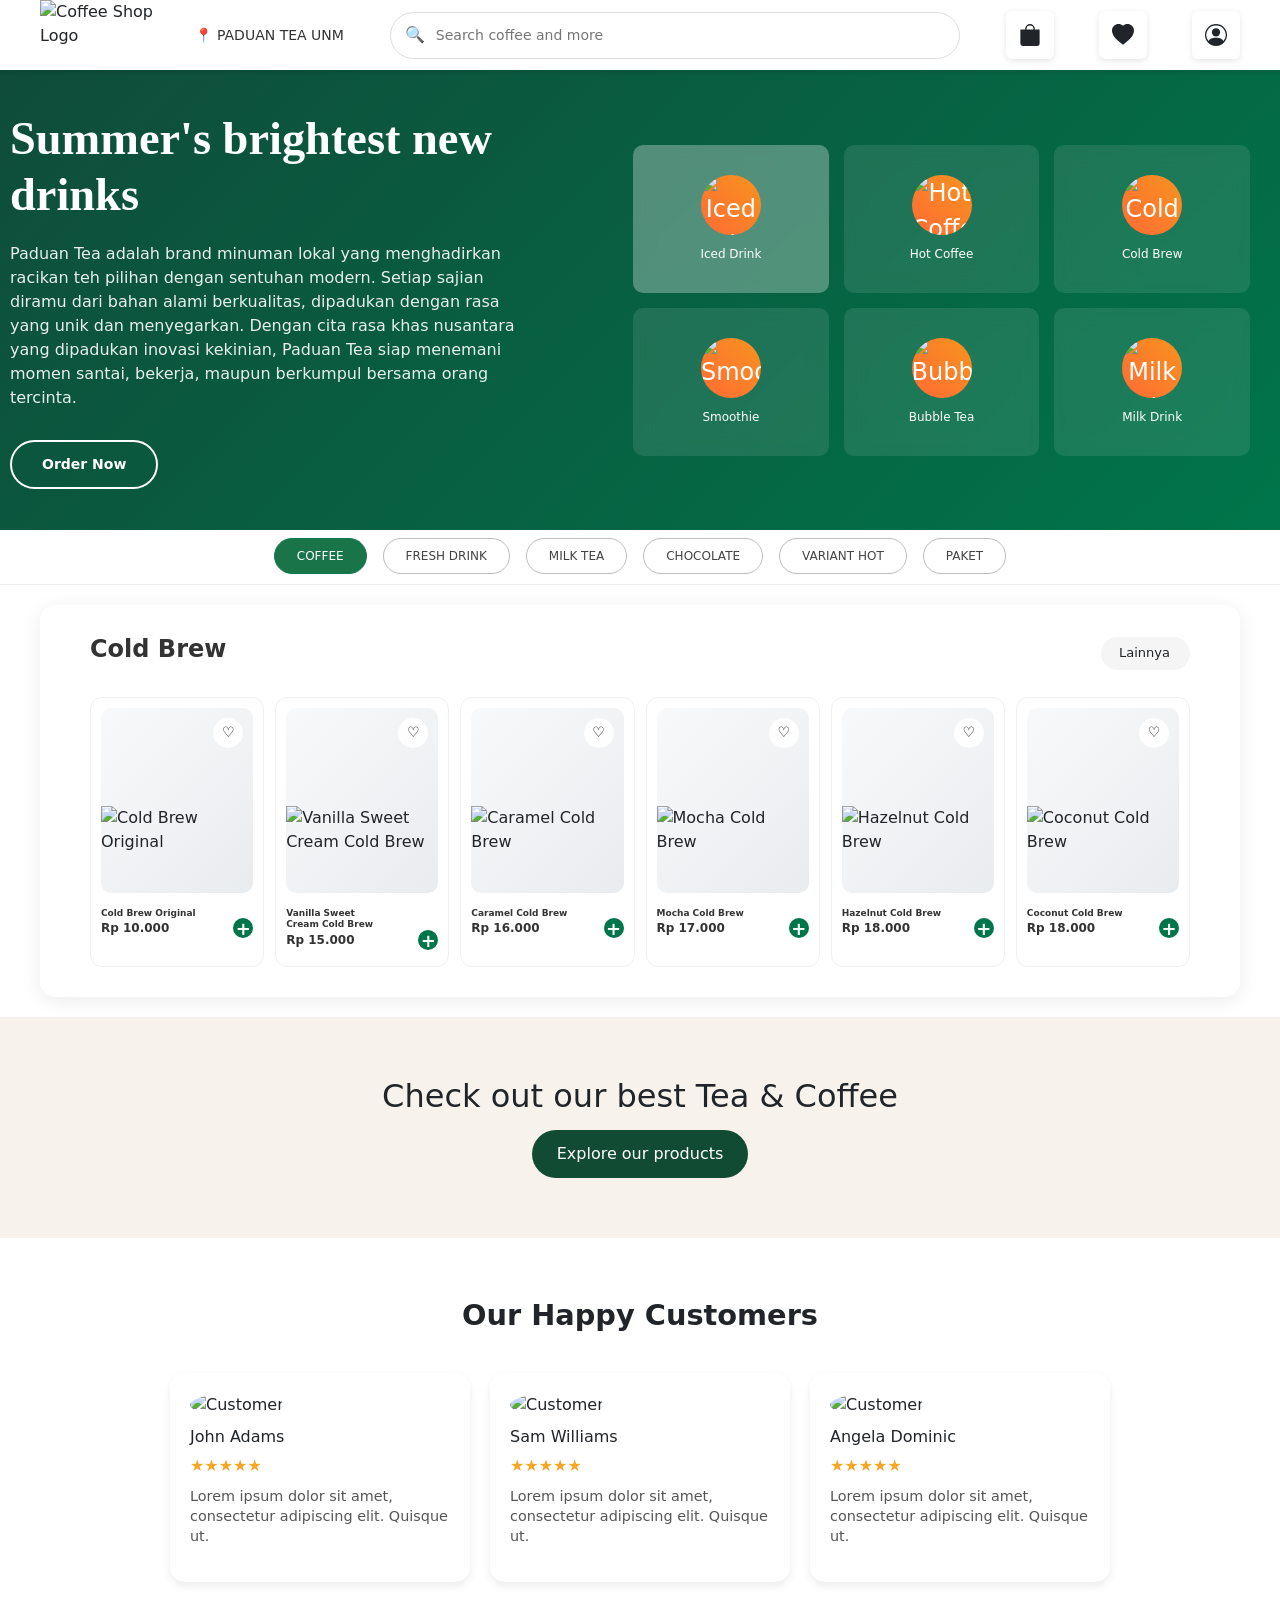
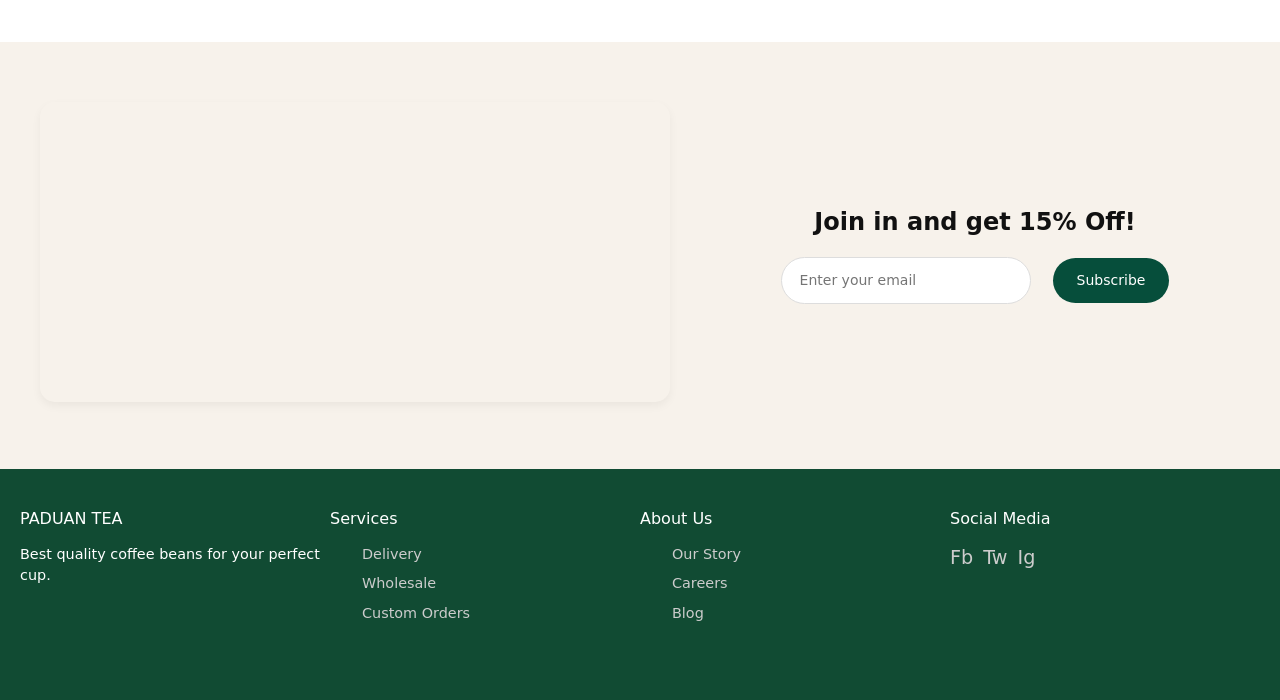
==== commit 963d3997: "Add files via upload" ====
--- a/index.html
+++ b/index.html
@@ -7,17 +7,12 @@
     <link rel="stylesheet" href="style.css" />
     <link rel="stylesheet" href="Responsive.css" />
     <link rel="stylesheet" href="login.css" />
-    <link
-      rel="stylesheet"
-      href="https://cdn.jsdelivr.net/npm/bootstrap@5.3.8/dist/css/bootstrap.min.css"
-      integrity="sha384-BVYiiSIFeK1dGmJRAkycuHAHRg32OmUcww7on3RYdg4Va+PmSTsz/K68vbdEjh4u"
-      crossorigin="anonymous"
-    />
-    <link
-      rel="stylesheet"
-      href="https://cdn.jsdelivr.net/npm/bootstrap-icons@1.13.1/font/bootstrap-icons.min.css"
-    />
+    <link 
+  href="https://cdn.jsdelivr.net/npm/bootstrap@5.3.2/dist/css/bootstrap.min.css" 
+  rel="stylesheet"/>
+
   </head>
+
   <body>
     <!-- Header -->
     <header class="header">
@@ -44,9 +39,9 @@
         </div>
 
         <!-- User actions -->
-
         <div class="icon-header">
-          <button class="icon-btn">
+          <a href="./CartPage(keranjang)/Cart.html" class="link-halaman">
+          <button class="icon-btn" id="cartBtn">
             <svg
               xmlns="http://www.w3.org/2000/svg"
               width="16"
@@ -59,7 +54,9 @@
                 d="M8 1a2.5 2.5 0 0 1 2.5 2.5V4h-5v-.5A2.5 2.5 0 0 1 8 1m3.5 3v-.5a3.5 3.5 0 1 0-7 0V4H1v10a2 2 0 0 0 2 2h10a2 2 0 0 0 2-2V4z"
               />
             </svg>
+            <span id="cartCount" class="cart-badge">0</span>
           </button>
+        </a>
 
           <button class="icon-btn">
             <svg
@@ -108,40 +105,37 @@
         <a href="#">Forgot your password?</a>
         <button class="login-btn">Login</button>
         <hr />
-        <p>Already have an account? <a href="#" id="openSignup">Sign up</a></p>
-
+        <p>Don't have an account? <a href="#" id="openSignup">Sign up</a></p>
+        <p id="loginError" style="color: red; display: none;">Username atau password salah!</p>
       </div>
     </div>
 
     <!-- Popup Sign Up -->
     <div id="signupModal" class="modal">
-      <div class="modal-content">
+      <div class="modal-regist">
         <span id="closeSignup" class="close">&times;</span>
         <h2>Create Account</h2>
-
-        <form action="akun.php?tambah-akun" method="POST">
-          <input type="text" name="txtNama" placeholder="Full Name" required />
-          <input type="email" name="txtEmail" placeholder="Email" required />
-          <input
+        <form id="signupForm">
+          <input class="form-input"
+            type="text"
+            name="txtNama"
+            placeholder="Nama Lengkap"
+            required
+          />
+          <input class="form-input" type="email" name="txtEmail" placeholder="Email" required />
+          <input class="form-input"
             type="password"
             name="txtPassword"
             placeholder="Password"
             required
           />
-          <input
-            type="text"
-            name="txtNoHp"
-            placeholder="Phone Number"
-            required
-          />
-          <input type="text" name="txtAlamat" placeholder="Address" required />
-
-          <!-- tanggal daftar otomatis di backend -->
-          <button type="submit">Sign Up</button>
+          <input class="form-input" type="text" name="txtNoHp" placeholder="No. HP" required />
+          <input class="form-input" type="text" name="txtAlamat" placeholder="Alamat" required />
+          <button type="submit">Tambah Akun</button>
         </form>
-      </div>
-    </div>
-
+        <p id="registerSuccess" style="color: green; display: none;">Registrasi berhasil! Silakan login.</p>
+      </div>
+    </div>
     <!-- LOGIN PAGE -->
 
     <!-- Hero Section -->
@@ -158,7 +152,7 @@
               inovasi kekinian, Paduan Tea siap menemani momen santai, bekerja,
               maupun berkumpul bersama orang tercinta.
             </p>
-            <button class="cta-button" onclick="scrollToProducts()">
+            <a href="#"><button class="cta-button" onclick="scrollToProducts()"></a>
               Order Now
             </button>
           </div>
@@ -166,7 +160,7 @@
           <div class="drinks-scroll" id="drinksScroll">
             <div class="drink-item" onclick="selectDrink(0)">
               <img
-                src="./IMAGE MENU/Desain tanpa judul/1.png"
+                src="./IMAGE MENU//Desain tanpa judul/1.png"
                 alt="Iced Drink"
                 class="drink-icon"
               />
@@ -235,328 +229,117 @@
       </section>
 
       <!-- Product Sections -->
-      <section class="product-section" id="cold-brew">
-        <div class="section-header">
-          <h2 class="section-title">Cold Brew</h2>
-          <div class="fitur-lainnya">Lainnya</div>
-        </div>
-        <div class="products-container drinks-grid">
-          <div class="product-card" onclick="selectProduct(this)">
-            <div class="product-image">
-              <img
-                src="./IMAGE MENU/Desain tanpa judul/1.png"
-                alt="Cold Brew"
-                class="drink-image"
-              />
-              <button
-                class="favorite-btn"
-                onclick="toggleFavorite(this, event)"
-              >
-                ♡
-              </button>
-            </div>
-            <div class="product-info">
-              <div class="product-name">Cold Brew Original</div>
-              <div class="product-footer">
-                <div class="product-price">$2.95</div>
-                <button class="add-btn" onclick="addToCart(this, event)">
-                  +
-                </button>
-              </div>
-            </div>
-          </div>
-          <div class="product-card" onclick="selectProduct(this)">
-            <div class="product-image">
-              <img
-                src="./IMAGE MENU/Desain tanpa judul/2.png"
-                alt="Vanilla Cold Brew"
-                class="drink-image"
-              />
-              <button
-                class="favorite-btn"
-                onclick="toggleFavorite(this, event)"
-              >
-                ♡
-              </button>
-              <div class="product-badges">
-                <span class="product-badge badge popular">Popular</span>
-              </div>
-            </div>
-            <div class="product-info">
-              <div class="product-name">Vanilla Sweet Cream Cold Brew</div>
-              <div class="product-footer">
-                <div class="product-price">$3.95</div>
-                <button class="add-btn" onclick="addToCart(this, event)">
-                  +
-                </button>
-              </div>
-            </div>
-          </div>
-          <div class="product-card" onclick="selectProduct(this)">
-            <div class="product-image">
-              <img
-                src="./IMAGE MENU/Desain tanpa judul/3.png"
-                alt="Caramel Cold Brew"
-                class="drink-image"
-              />
-              <button
-                class="favorite-btn"
-                onclick="toggleFavorite(this, event)"
-              >
-                ♡
-              </button>
-              <div class="product-badges">
-                <span class="product-badge badge new">New</span>
-              </div>
-            </div>
-            <div class="product-info">
-              <div class="product-name">Salted Caramel Cold Brew</div>
-              <div class="product-footer">
-                <div class="product-price">$4.25</div>
-                <button class="add-btn" onclick="addToCart(this, event)">
-                  +
-                </button>
-              </div>
-            </div>
-          </div>
-          <div class="product-card" onclick="selectProduct(this)">
-            <div class="product-image">
-              <img
-                src="./IMAGE MENU/Desain tanpa judul/4.png"
-                alt="Pumpkin Cold Brew"
-                class="drink-image"
-              />
-              <button
-                class="favorite-btn"
-                onclick="toggleFavorite(this, event)"
-              >
-                ♡
-              </button>
-              <div class="product-badges">
-                <span class="product-badge badge season">Season</span>
-              </div>
-            </div>
-            <div class="product-info">
-              <div class="product-name">Pumpkin Spice Cold Brew</div>
-              <div class="product-footer">
-                <div class="product-price">$4.25</div>
-                <button class="add-btn" onclick="addToCart(this, event)">
-                  +
-                </button>
-              </div>
-            </div>
-          </div>
-          <div class="product-card" onclick="selectProduct(this)">
-            <div class="product-image">
-              <img
-                src="./IMAGE MENU/Desain tanpa judul/5.png"
-                alt="Mocha Cold Brew"
-                class="drink-image"
-              />
-              <button
-                class="favorite-btn"
-                onclick="toggleFavorite(this, event)"
-              >
-                ♡
-              </button>
-            </div>
-            <div class="product-info">
-              <div class="product-name">Chocolate Cold Brew</div>
-              <div class="product-footer">
-                <div class="product-price">$3.75</div>
-                <button class="add-btn" onclick="addToCart(this, event)">
-                  +
-                </button>
-              </div>
-            </div>
-          </div>
-          <div class="product-card" onclick="selectProduct(this)">
-            <div class="product-image">
-              <img
-                src="./IMAGE MENU/Desain tanpa judul/6.png"
-                alt="Hazelnut Cold Brew"
-                class="drink-image"
-              />
-              <button
-                class="favorite-btn"
-                onclick="toggleFavorite(this, event)"
-              >
-                ♡
-              </button>
-            </div>
-            <div class="product-info">
-              <div class="product-name">Hazelnut Cold Brew</div>
-              <div class="product-footer">
-                <div class="product-price">$3.65</div>
-                <button class="add-btn" onclick="addToCart(this, event)">
-                  +
-                </button>
-              </div>
-            </div>
-          </div>
-        </div>
-      </section>
-
-      <section class="product-section" id="cold-brew">
-        <div class="section-header">
-          <h2 class="section-title">Cold Brew</h2>
-        </div>
-        <div class="products-container drinks-grid">
-          <div class="product-card" onclick="selectProduct(this)">
-            <div class="product-image">
-              <img
-                src="./IMAGE MENU/Desain tanpa judul/1.png"
-                alt="Cold Brew"
-                class="drink-image"
-              />
-              <button
-                class="favorite-btn"
-                onclick="toggleFavorite(this, event)"
-              >
-                ♡
-              </button>
-            </div>
-            <div class="product-info">
-              <div class="product-name">Cold Brew Original</div>
-              <div class="product-footer">
-                <div class="product-price">$2.95</div>
-                <button class="add-btn" onclick="addToCart(this, event)">
-                  +
-                </button>
-              </div>
-            </div>
-          </div>
-          <div class="product-card" onclick="selectProduct(this)">
-            <div class="product-image">
-              <img
-                src="./IMAGE MENU/Desain tanpa judul/2.png"
-                alt="Vanilla Cold Brew"
-                class="drink-image"
-              />
-              <button
-                class="favorite-btn"
-                onclick="toggleFavorite(this, event)"
-              >
-                ♡
-              </button>
-              <div class="product-badges">
-                <span class="product-badge badge popular">Popular</span>
-              </div>
-            </div>
-            <div class="product-info">
-              <div class="product-name">Vanilla Sweet Cream Cold Brew</div>
-              <div class="product-footer">
-                <div class="product-price">$3.95</div>
-                <button class="add-btn" onclick="addToCart(this, event)">
-                  +
-                </button>
-              </div>
-            </div>
-          </div>
-          <div class="product-card" onclick="selectProduct(this)">
-            <div class="product-image">
-              <img
-                src="./IMAGE MENU/Desain tanpa judul/3.png"
-                alt="Caramel Cold Brew"
-                class="drink-image"
-              />
-              <button
-                class="favorite-btn"
-                onclick="toggleFavorite(this, event)"
-              >
-                ♡
-              </button>
-              <div class="product-badges">
-                <span class="product-badge badge new">New</span>
-              </div>
-            </div>
-            <div class="product-info">
-              <div class="product-name">Salted Caramel Cold Brew</div>
-              <div class="product-footer">
-                <div class="product-price">$4.25</div>
-                <button class="add-btn" onclick="addToCart(this, event)">
-                  +
-                </button>
-              </div>
-            </div>
-          </div>
-          <div class="product-card" onclick="selectProduct(this)">
-            <div class="product-image">
-              <img
-                src="./IMAGE MENU/Desain tanpa judul/4.png"
-                alt="Pumpkin Cold Brew"
-                class="drink-image"
-              />
-              <button
-                class="favorite-btn"
-                onclick="toggleFavorite(this, event)"
-              >
-                ♡
-              </button>
-              <div class="product-badges">
-                <span class="product-badge badge season">Season</span>
-              </div>
-            </div>
-            <div class="product-info">
-              <div class="product-name">Pumpkin Spice Cold Brew</div>
-              <div class="product-footer">
-                <div class="product-price">$4.25</div>
-                <button class="add-btn" onclick="addToCart(this, event)">
-                  +
-                </button>
-              </div>
-            </div>
-          </div>
-          <div class="product-card" onclick="selectProduct(this)">
-            <div class="product-image">
-              <img
-                src="./IMAGE MENU/Desain tanpa judul/5.png"
-                alt="Mocha Cold Brew"
-                class="drink-image"
-              />
-              <button
-                class="favorite-btn"
-                onclick="toggleFavorite(this, event)"
-              >
-                ♡
-              </button>
-            </div>
-            <div class="product-info">
-              <div class="product-name">Chocolate Cold Brew</div>
-              <div class="product-footer">
-                <div class="product-price">$3.75</div>
-                <button class="add-btn" onclick="addToCart(this, event)">
-                  +
-                </button>
-              </div>
-            </div>
-          </div>
-          <div class="product-card" onclick="selectProduct(this)">
-            <div class="product-image">
-              <img
-                src="./IMAGE MENU/Desain tanpa judul/6.png"
-                alt="Hazelnut Cold Brew"
-                class="drink-image"
-              />
-              <button
-                class="favorite-btn"
-                onclick="toggleFavorite(this, event)"
-              >
-                ♡
-              </button>
-            </div>
-            <div class="product-info">
-              <div class="product-name">Hazelnut Cold Brew</div>
-              <div class="product-footer">
-                <div class="product-price">$3.65</div>
-                <button class="add-btn" onclick="addToCart(this, event)">
-                  +
-                </button>
-              </div>
-            </div>
-          </div>
-        </div>
-      </section>
+      <!-- Product Sections -->
+<section class="product-section" id="cold-brew-2">
+  <div class="section-header">
+    <h2 class="section-title">Cold Brew</h2>
+    <div class="fitur-lainnya">Lainnya</div>
+  </div>
+  <div class="products-container drinks-grid">
+
+    <div class="products-container drinks-grid">
+  <!-- PRODUK 1 -->
+  <div class="product-card">
+    <div class="product-image">
+      <img src="./IMAGE MENU/Desain tanpa judul/1.png" alt="Cold Brew Original" class="drink-image" />
+      <button class="favorite-btn" onclick="toggleFavorite(this, event)">♡</button>
+    </div>
+    <div class="product-info">
+      <div class="product-name">Cold Brew Original</div>
+      <div class="product-footer">
+        <div class="product-price" data-small="8000" data-medium="10000" data-large="12000">Rp 10.000</div>
+        <button class="add-btn" onclick="openProductPopup(this, event)">+</button>
+      </div>
+    </div>
+  </div>
+
+  <!-- PRODUK 2 -->
+  <div class="product-card">
+    <div class="product-image">
+      <img src="./IMAGE MENU/Desain tanpa judul/2.png" alt="Vanilla Sweet Cream Cold Brew" class="drink-image" />
+      <button class="favorite-btn" onclick="toggleFavorite(this, event)">♡</button>
+    </div>
+    <div class="product-info">
+      <div class="product-name">Vanilla Sweet Cream Cold Brew</div>
+      <div class="product-footer">
+        <div class="product-price" data-small="12000" data-medium="15000" data-large="18000">Rp 15.000</div>
+        <button class="add-btn" onclick="openProductPopup(this, event)">+</button>
+      </div>
+    </div>
+  </div>
+
+  <!-- PRODUK 3 -->
+  <div class="product-card">
+    <div class="product-image">
+      <img src="./IMAGE MENU/Desain tanpa judul/3.png" alt="Caramel Cold Brew" class="drink-image" />
+      <button class="favorite-btn" onclick="toggleFavorite(this, event)">♡</button>
+    </div>
+    <div class="product-info">
+      <div class="product-name">Caramel Cold Brew</div>
+      <div class="product-footer">
+        <div class="product-price" data-small="13000" data-medium="16000" data-large="19000">Rp 16.000</div>
+        <button class="add-btn" onclick="openProductPopup(this, event)">+</button>
+      </div>
+    </div>
+  </div>
+
+  <!-- PRODUK 4 -->
+  <div class="product-card">
+    <div class="product-image">
+      <img src="./IMAGE MENU/Desain tanpa judul/4.png" alt="Mocha Cold Brew" class="drink-image" />
+      <button class="favorite-btn" onclick="toggleFavorite(this, event)">♡</button>
+    </div>
+    <div class="product-info">
+      <div class="product-name">Mocha Cold Brew</div>
+      
+      <div class="product-footer">
+        <div class="product-price" data-small="14000" data-medium="17000" data-large="20000">Rp 17.000</div>
+        <button class="add-btn" onclick="openProductPopup(this, event)">+</button>
+      </div>
+    </div>
+  </div>
+
+  <!-- PRODUK 5 -->
+  <div class="product-card">
+    <div class="product-image">
+      <img src="./IMAGE MENU/Desain tanpa judul/5.png" alt="Hazelnut Cold Brew" class="drink-image" />
+      <button class="favorite-btn" onclick="toggleFavorite(this, event)">♡</button>
+    </div>
+    <div class="product-info">
+      <div class="product-name">Hazelnut Cold Brew</div>
+      <div class="product-footer">
+        <div class="product-price" data-small="15000" data-medium="18000" data-large="21000">Rp 18.000</div>
+        <button class="add-btn" onclick="openProductPopup(this, event)">+</button>
+      </div>
+    </div>
+  </div>
+
+  <!-- PRODUK 6 -->
+  <div class="product-card">
+    <div class="product-image">
+      <img src="./IMAGE MENU/Desain tanpa judul/6.png" alt="Coconut Cold Brew" class="drink-image" />
+      <button class="favorite-btn" onclick="toggleFavorite(this, event)">♡</button>
+    </div>
+    <div class="product-info">
+      <div class="product-name">Coconut Cold Brew</div>
+      <div class="product-footer">
+        <div class="product-price" data-small="15000" data-medium="18000" data-large="21000">Rp 18.000</div>
+        <button class="add-btn" onclick="openProductPopup(this, event)">+</button>
+      </div>
+    </div>
+  </div>
+</div>
+
+
+  </div>
+</section>
+
+
+<!-- BARIS KE 2 -->
+
+  
+
+
     </main>
 
     <!-- Top Section -->
@@ -570,7 +353,7 @@
       <h2>Our Happy Customers</h2>
       <div class="testimonial-container">
         <div class="testimonial">
-          <img src="https://via.placeholder.com/50" alt="Customer" />
+          <img src="" alt="Customer" />
           <h4>John Adams</h4>
           <div class="stars">★★★★★</div>
           <p>
@@ -578,7 +361,7 @@
           </p>
         </div>
         <div class="testimonial">
-          <img src="https://via.placeholder.com/50" alt="Customer" />
+          <img src="" alt="Customer" />
           <h4>Sam Williams</h4>
           <div class="stars">★★★★★</div>
           <p>
@@ -586,7 +369,7 @@
           </p>
         </div>
         <div class="testimonial">
-          <img src="https://via.placeholder.com/50" alt="Customer" />
+          <img src="" alt="Customer" />
           <h4>Angela Dominic</h4>
           <div class="stars">★★★★★</div>
           <p>
@@ -654,6 +437,67 @@
       </div>
     </div>
 
+    <!-- ================== PRODUCT DETAIL POPUP ================== -->
+<div id="productPopup" class="popup-overlay">
+  <div class="popup-content">
+    <span class="popup-close" onclick="closePopup()">&times;</span>
+    <div class="popup-body">
+      <img id="popupImage" src="" alt="Product" class="popup-image">
+      <h2 id="popupName"></h2>
+      <p id="popupPrice"></p>
+
+      <!-- Variant -->
+      <label>Variant:</label>
+      <select id="popupVariant">
+        <option value="Hot">Hot</option>
+        <option value="Ice">Ice</option>
+      </select>
+
+      <!-- Sugar -->
+      <label>Sugar:</label>
+      <select id="popupSugar">
+        <option value="Normal">Normal</option>
+        <option value="Less">Less</option>
+      </select>
+
+      <!-- Size -->
+      <label>Size:</label>
+      <select id="popupSize">
+        <option value="Small">Small</option>
+        <option value="Medium" selected>Medium</option>
+        <option value="Large">Large</option>
+      </select>
+
+      <!-- Outlet -->
+      <label>Outlet:</label>
+      <select id="popupOutlet">
+        <option value="Parangtambung">Parangtambung</option>
+        <option value="Pettarani">Pettarani</option>
+        <option value="Mannuruki">Mannuruki</option>
+      </select>
+      <small class="outlet-detail" id="outletDetail">
+        📍 Parangtambung: Jl. Parangtambung No. 45 <br>
+        📍 Pettarani: Jl. AP Pettarani No. 10 <br>
+        📍 Mannuruki: Jl. Mannuruki Raya No. 7
+      </small>
+
+      <!-- Order Type -->
+      <label>Order Type:</label>
+      <select id="popupOrderType">
+        <option value="Delivery">Delivery</option>
+        <option value="Dine In">Dine In</option>
+        <option value="Pickup">Pickup</option>
+      </select>
+
+      <button onclick="confirmAddToCart()" class="popup-add-btn">Add to Cart</button>
+    </div>
+  </div>
+</div>
+
+<!-- ================== END PRODUCT DETAIL POPUP ================== -->
+
+
+
     <!-- Mobile Footer Navigation -->
     <footer class="mobile-footer">
       <a href="#" class="footer-item active">
@@ -719,5 +563,6 @@
     </footer>
 
     <script src="script.js"></script>
+    <script src="https://code.jquery.com/jquery-3.6.0.min.js"></script>
   </body>
 </html>
--- a/login.css
+++ b/login.css
@@ -0,0 +1,230 @@
+/* Icon button (boleh ganti styling sesuai proyek) */
+.icon-btn {
+  background: none;
+  border: none;
+  color: #fff;
+  cursor: pointer;
+  padding: 8px;
+  border-radius: 6px;
+}
+
+/* Overlay (initial hidden via opacity & visibility) */
+.overlay {
+  position: fixed;
+  inset: 0;
+  display: flex;
+  align-items: center;
+  justify-content: center;
+  background: rgba(0, 0, 0, 0.45);
+  backdrop-filter: blur(6px);
+  opacity: 0;
+  visibility: hidden;
+  transition: opacity 260ms ease, visibility 260ms ease;
+  z-index: 1000;
+}
+
+/* Active state */
+.overlay.open {
+  opacity: 1;
+  visibility: visible;
+}
+
+/* Popup card */
+.login-popup {
+  width: 320px;
+  max-width: calc(100% - 40px);
+  background: #0b4f3e; /* hijau gelap */
+  padding: 28px 22px;
+  border-radius: 18px;
+  box-shadow: 0 12px 30px rgba(0, 0, 0, 0.45);
+  transform: translateY(-20px) scale(0.98);
+  opacity: 0;
+  transition: transform 300ms cubic-bezier(0.2, 0.9, 0.3, 1), opacity 300ms ease;
+  color: #fff;
+  position: relative;
+}
+
+/* When overlay is open, animate popup in */
+.overlay.open .login-popup {
+  transform: translateY(0) scale(1);
+  opacity: 1;
+}
+
+/* Close button */
+.close-btn {
+  position: absolute;
+  top: 12px;
+  right: 12px;
+  width: 34px;
+  height: 34px;
+  border-radius: 50%;
+  border: none;
+  background: rgba(255, 255, 255, 0.12);
+  color: #fff;
+  font-size: 18px;
+  cursor: pointer;
+  line-height: 1;
+}
+
+/* Heading */
+.login-popup h2 {
+  margin: 0 0 10px;
+  font-size: 20px;
+  font-weight: 700;
+  text-align: left;
+}
+
+/* HR style */
+.login-popup hr {
+  border: 0;
+  border-top: 1px solid rgba(255, 255, 255, 0.15);
+  margin: 12px 0 18px;
+}
+
+/* Inputs */
+.login-popup input {
+  width: 100%;
+  padding: 12px 14px;
+  margin: 8px 0;
+  border-radius: 10px;
+  border: none;
+  background: rgba(0, 0, 0, 0.15);
+  color: #fff;
+  outline: none;
+  font-size: 14px;
+}
+
+/* Forgot link */
+.login-popup .forgot {
+  display: block;
+  margin: 10px 0;
+  color: rgba(255, 255, 255, 0.9);
+  text-decoration: none;
+  font-size: 14px;
+}
+
+/* Login button */
+.login-btn {
+  width: 100%;
+  padding: 12px;
+  border-radius: 10px;
+  border: none;
+  background: rgba(0, 0, 0, 0.25);
+  color: #fff;
+  font-weight: 600;
+  margin-top: 8px;
+  cursor: pointer;
+}
+
+/* Paragraph & signup link */
+.login-popup p {
+  font-size: 13px;
+  color: rgba(255, 255, 255, 0.9);
+  margin-top: 14px;
+  text-align: center;
+}
+
+.login-popup a {
+  color: #fff;
+  font-size: 11px;
+  /* padding-top: 11px; */
+  text-decoration: underline;
+}
+
+/* SIGNUP */
+
+/* Popup SignUp */
+.modal {
+  display: none;
+  position: fixed;
+  inset: 0;
+  background: rgba(0, 0, 0, 0.45);
+  backdrop-filter: blur(6px);
+  justify-content: center;
+  align-items: center;
+  z-index: 1000;
+}
+
+.modal-regist {
+  width: 320px;
+  max-width: calc(100% - 40px);
+  background: #0b4f3e;
+  padding: 28px 22px;
+  border-radius: 18px;
+  box-shadow: 0 12px 30px rgba(0, 0, 0, 0.45);
+  transform: translateY(-20px) scale(0.98);
+  /* opacity: 0; */
+  transition: transform 300ms cubic-bezier(0.2, 0.9, 0.3, 1), opacity 300ms ease;
+  color: #fff;
+  position: relative;
+}
+
+.modal-content h2 {
+  margin-bottom: 15px;
+  color: #ffffff;
+}
+
+.modal-content input {
+  width: 100%;
+  padding: 10px;
+  margin: 8px 0;
+  border: 1px solid #ddddddb2;
+  background: rgba(0, 0, 0, 0.15);
+  border-radius: 6px;
+}
+
+.modal-content button {
+  width: 100%;
+  padding: 10px;
+  background: rgba(0, 0, 0, 0.25);
+  border: none;
+  color: white;
+  border-radius: 6px;
+  font-size: 16px;
+  cursor: pointer;
+}
+
+.modal-content button:hover {
+  background: #45a049;
+}
+
+.close {
+  position: absolute;
+  top: 12px;
+  right: 12px;
+  width: 34px;
+  height: 34px;
+  display: flex; /* biar isi &times; ketengah */
+  align-items: center;
+  justify-content: center;
+  border-radius: 50%;
+  background: rgba(255, 255, 255, 0.12); /* opsional: bg semi transparan */
+  color: #fff;
+  font-size: 20px;
+  cursor: pointer;
+  line-height: 1; /* biar tanda × pas */
+  transition: background 0.2s ease;
+}
+
+.close:hover {
+  background: rgba(255, 255, 255, 0.25);
+}
+
+.backroundclose {
+  background: rgba(255, 255, 255, 0.12);
+}
+
+@keyframes scaleUp {
+  from {
+    transform: scale(0.8);
+    opacity: 0;
+  }
+  to {
+    transform: scale(1);
+    opacity: 1;
+  }
+}
+
+.form-input{
+  
+}
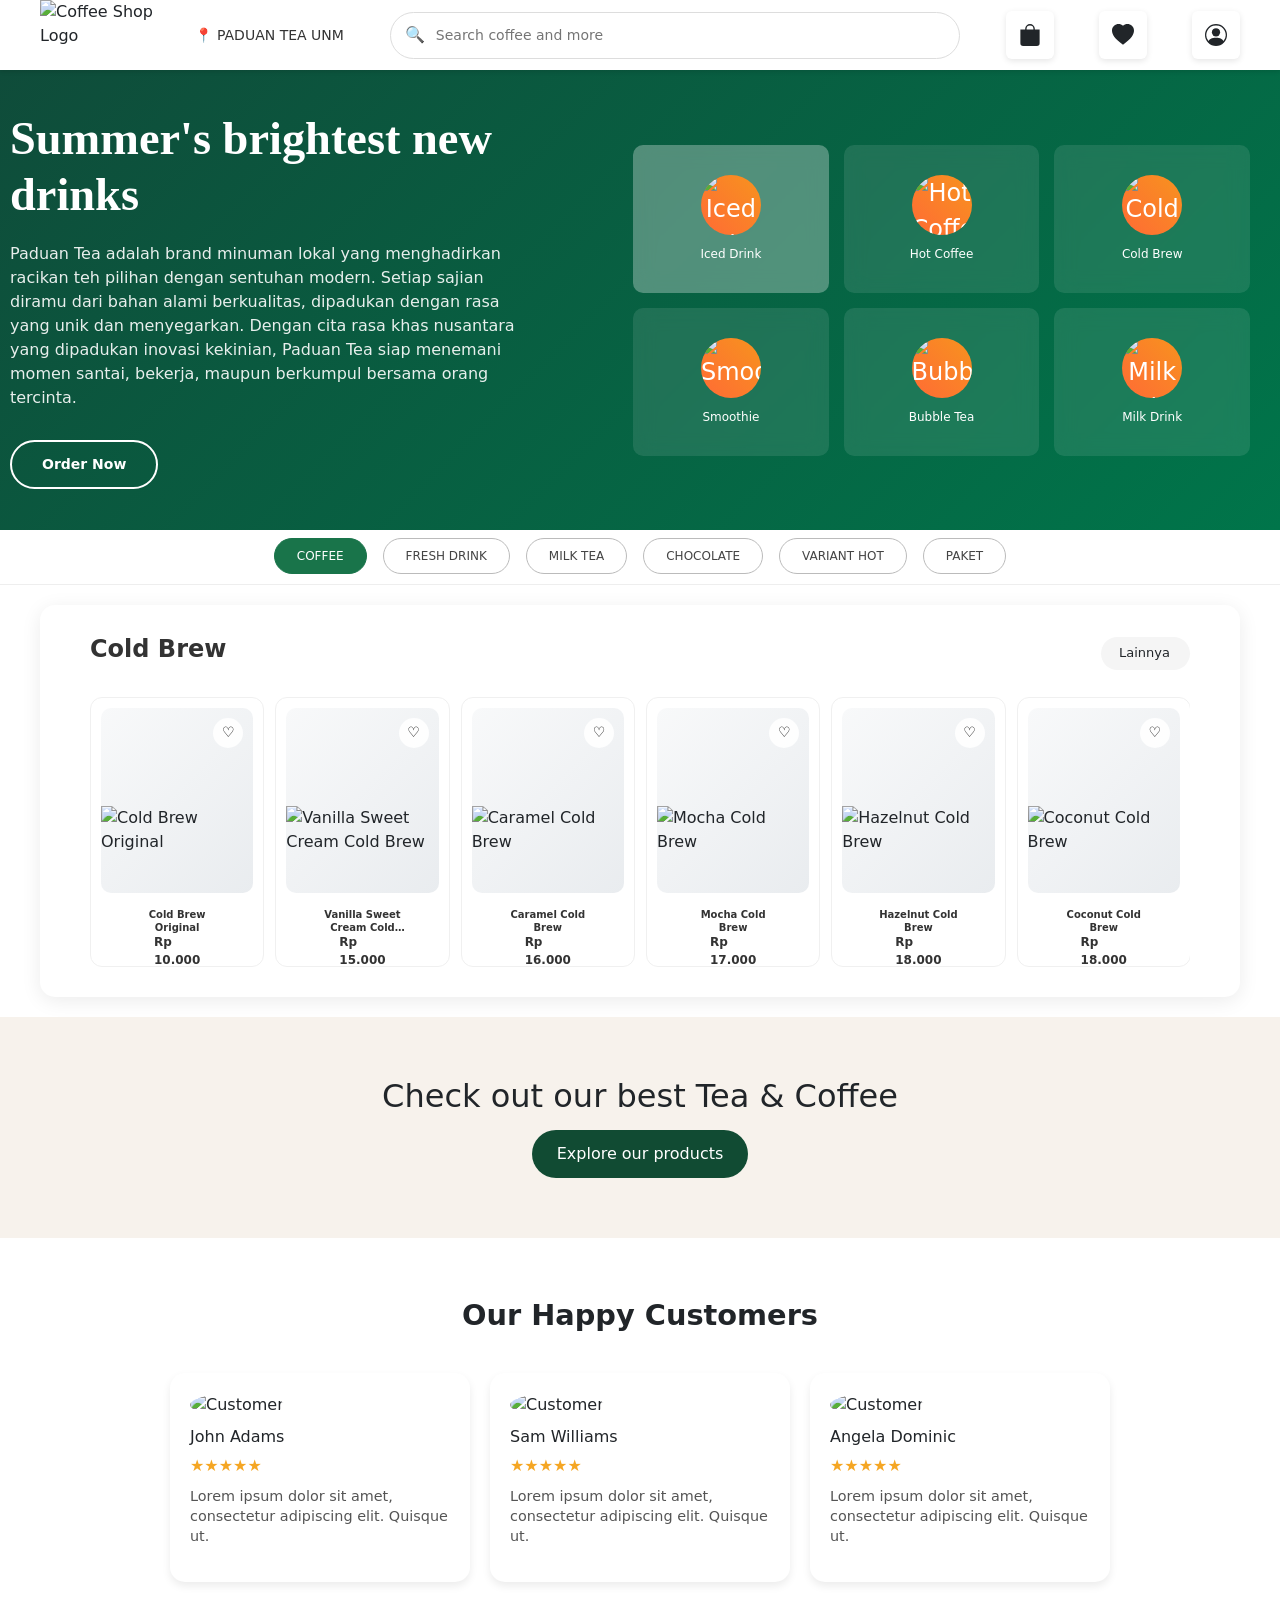
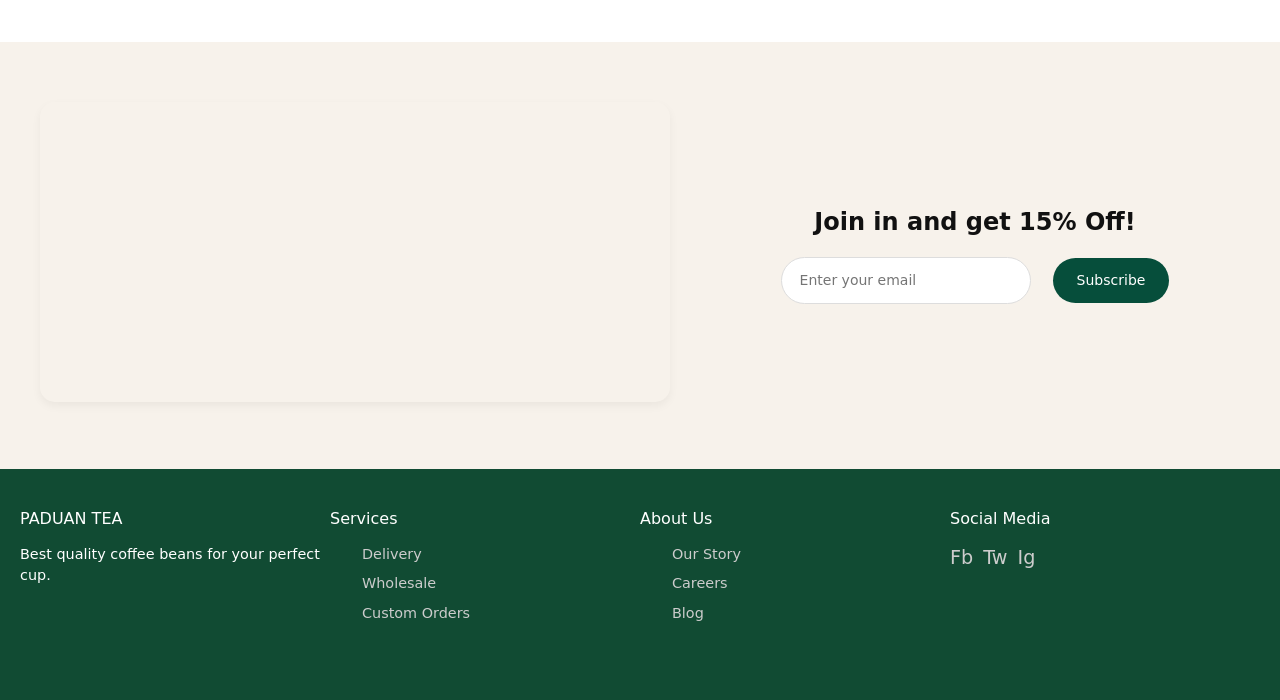
==== commit 998ab6e7: "Update index.html" ====
--- a/index.html
+++ b/index.html
@@ -114,7 +114,7 @@
     <div id="signupModal" class="modal">
       <div class="modal-regist">
         <span id="closeSignup" class="close">&times;</span>
-        <h2>Create Account</h2>
+        <h2 class="regist-font">Create Account</h2>
         <form id="signupForm">
           <input class="form-input"
             type="text"
@@ -131,7 +131,7 @@
           />
           <input class="form-input" type="text" name="txtNoHp" placeholder="No. HP" required />
           <input class="form-input" type="text" name="txtAlamat" placeholder="Alamat" required />
-          <button type="submit">Tambah Akun</button>
+          <button class="create-account" type="submit">Tambah Akun</button>
         </form>
         <p id="registerSuccess" style="color: green; display: none;">Registrasi berhasil! Silakan login.</p>
       </div>
@@ -239,7 +239,7 @@
 
     <div class="products-container drinks-grid">
   <!-- PRODUK 1 -->
-  <div class="product-card">
+  <div onclick="openProductPopup(this, event)" class="product-card">
     <div class="product-image">
       <img src="./IMAGE MENU/Desain tanpa judul/1.png" alt="Cold Brew Original" class="drink-image" />
       <button class="favorite-btn" onclick="toggleFavorite(this, event)">♡</button>
@@ -248,13 +248,12 @@
       <div class="product-name">Cold Brew Original</div>
       <div class="product-footer">
         <div class="product-price" data-small="8000" data-medium="10000" data-large="12000">Rp 10.000</div>
-        <button class="add-btn" onclick="openProductPopup(this, event)">+</button>
       </div>
     </div>
   </div>
 
   <!-- PRODUK 2 -->
-  <div class="product-card">
+  <div onclick="openProductPopup(this, event)" class="product-card">
     <div class="product-image">
       <img src="./IMAGE MENU/Desain tanpa judul/2.png" alt="Vanilla Sweet Cream Cold Brew" class="drink-image" />
       <button class="favorite-btn" onclick="toggleFavorite(this, event)">♡</button>
@@ -263,13 +262,12 @@
       <div class="product-name">Vanilla Sweet Cream Cold Brew</div>
       <div class="product-footer">
         <div class="product-price" data-small="12000" data-medium="15000" data-large="18000">Rp 15.000</div>
-        <button class="add-btn" onclick="openProductPopup(this, event)">+</button>
       </div>
     </div>
   </div>
 
   <!-- PRODUK 3 -->
-  <div class="product-card">
+  <div onclick="openProductPopup(this, event)" class="product-card">
     <div class="product-image">
       <img src="./IMAGE MENU/Desain tanpa judul/3.png" alt="Caramel Cold Brew" class="drink-image" />
       <button class="favorite-btn" onclick="toggleFavorite(this, event)">♡</button>
@@ -278,13 +276,12 @@
       <div class="product-name">Caramel Cold Brew</div>
       <div class="product-footer">
         <div class="product-price" data-small="13000" data-medium="16000" data-large="19000">Rp 16.000</div>
-        <button class="add-btn" onclick="openProductPopup(this, event)">+</button>
       </div>
     </div>
   </div>
 
   <!-- PRODUK 4 -->
-  <div class="product-card">
+  <div onclick="openProductPopup(this, event)" class="product-card">
     <div class="product-image">
       <img src="./IMAGE MENU/Desain tanpa judul/4.png" alt="Mocha Cold Brew" class="drink-image" />
       <button class="favorite-btn" onclick="toggleFavorite(this, event)">♡</button>
@@ -294,13 +291,12 @@
       
       <div class="product-footer">
         <div class="product-price" data-small="14000" data-medium="17000" data-large="20000">Rp 17.000</div>
-        <button class="add-btn" onclick="openProductPopup(this, event)">+</button>
       </div>
     </div>
   </div>
 
   <!-- PRODUK 5 -->
-  <div class="product-card">
+  <div onclick="openProductPopup(this, event)" class="product-card">
     <div class="product-image">
       <img src="./IMAGE MENU/Desain tanpa judul/5.png" alt="Hazelnut Cold Brew" class="drink-image" />
       <button class="favorite-btn" onclick="toggleFavorite(this, event)">♡</button>
@@ -309,13 +305,12 @@
       <div class="product-name">Hazelnut Cold Brew</div>
       <div class="product-footer">
         <div class="product-price" data-small="15000" data-medium="18000" data-large="21000">Rp 18.000</div>
-        <button class="add-btn" onclick="openProductPopup(this, event)">+</button>
       </div>
     </div>
   </div>
 
   <!-- PRODUK 6 -->
-  <div class="product-card">
+  <div onclick="openProductPopup(this, event)" class="product-card">
     <div class="product-image">
       <img src="./IMAGE MENU/Desain tanpa judul/6.png" alt="Coconut Cold Brew" class="drink-image" />
       <button class="favorite-btn" onclick="toggleFavorite(this, event)">♡</button>
@@ -324,7 +319,6 @@
       <div class="product-name">Coconut Cold Brew</div>
       <div class="product-footer">
         <div class="product-price" data-small="15000" data-medium="18000" data-large="21000">Rp 18.000</div>
-        <button class="add-btn" onclick="openProductPopup(this, event)">+</button>
       </div>
     </div>
   </div>
--- a/style.css
+++ b/style.css
@@ -0,0 +1,1127 @@
+* {
+  margin: 0;
+  padding: 0;
+  box-sizing: border-box;
+}
+
+body {
+  font-family: 'Arial', sans-serif;
+  background-color: #f6f6f6;
+}
+
+/* Header */
+.header {
+  background-color: white;
+  box-shadow: 0 2px 4px rgba(0, 0, 0, 0.1);
+  position: sticky;
+  top: 0;
+  z-index: 100;
+}
+
+.header-content {
+  max-width: 1200px;
+  margin: 0 auto;
+  display: flex;
+  align-items: center;
+  justify-content: space-between;
+}
+
+.user-actions {
+  display: flex;
+  align-items: center;
+  gap: 25px;
+}
+
+/* HEADER BOTTON */
+
+.icon-btn {
+  display: inline-flex;
+  align-items: center;
+  justify-content: center;
+  width: 48px;
+  margin-left: 40px;
+  height: 48px;
+  border: none;
+  border-radius: 12px;
+  background-color: #f8f9fa;
+  cursor: pointer;
+  transition: all 0.25s ease-in-out;
+  box-shadow: 0 2px 6px rgba(0, 0, 0, 0.1);
+}
+
+.link-halaman {
+  text-decoration: none;
+  color: none;
+}
+
+.icon-btn svg {
+  width: 22px;
+  height: 22px;
+  fill: #212529;
+  transition: fill 0.25s ease-in-out;
+}
+
+/* Hover Effect */
+.icon-btn:hover {
+  background-color: #e9ecef;
+  transform: translateY(-2px);
+  box-shadow: 0 4px 10px rgba(0, 0, 0, 0.15);
+}
+
+.icon-btn:hover svg {
+  fill: #0d6efd; /* warna biru bootstrap */
+}
+
+/* Active Effect */
+.icon-btn:active {
+  background-color: #dee2e6;
+  transform: translateY(1px);
+  box-shadow: 0 2px 6px rgba(0, 0, 0, 0.2) inset;
+}
+
+/* HEADER BOTTON */
+
+.drinks-scroll {
+  display: ;
+  gap: 15px;
+  overflow-x: auto;
+}
+
+.user-action {
+  display: flex;
+  flex-direction: column;
+  align-items: center;
+  text-decoration: none;
+  color: #333;
+  font-size: 12px;
+  cursor: pointer;
+}
+
+.user-action .icon {
+  width: 34px;
+  height: 31px;
+  margin-bottom: 4px;
+  padding: 15px 20px;
+}
+
+.logo-section {
+  display: flex;
+  align-items: center;
+  gap: 15px;
+}
+
+.logo {
+  width: 140px;
+  height: 70px;
+  display: flex;
+}
+
+.icon {
+  padding-top: 10px;
+}
+
+.location {
+  display: flex;
+  align-items: center;
+  gap: 5px;
+  color: #333;
+  font-size: 14px;
+}
+
+/* Untuk Chrome, Safari, Edge */
+.products-scroll::-webkit-scrollbar {
+  display: none;
+}
+
+/* Untuk Firefox */
+.products-scroll {
+  scrollbar-width: none;
+}
+
+/* Pastikan container tetap bisa scroll */
+.products-scroll {
+  overflow-x: auto;
+  -ms-overflow-style: none; /* IE/Edge lama */
+}
+
+.search-container {
+  flex: 1;
+  max-width: 570px;
+  margin: -1px 0px;
+  position: relative;
+  left: 20px;
+}
+
+.search-box {
+  width: 100%;
+  padding: 12px 20px 12px 45px;
+  border: 1px solid #ddd;
+  border-radius: 25px;
+  font-size: 14px;
+  outline: none;
+}
+
+.search-icon {
+  position: absolute;
+  left: 15px;
+  top: 50%;
+  transform: translateY(-50%);
+  color: #666;
+}
+
+.user-actions {
+  display: flex;
+  align-items: center;
+  gap: 25px;
+}
+
+.user-action-icon {
+  width: 24px;
+  height: 24px;
+  margin-bottom: 4px;
+  background-color: #333;
+  border-radius: 50%;
+}
+
+.mobile-footer {
+  display: none;
+}
+
+/* Menu Category */
+.menu-category {
+  display: flex;
+  justify-content: center;
+  gap: 16px;
+  background: #fff;
+  padding: 8px 0 10px 0;
+  border-bottom: 1px solid #eee;
+  overflow-x: auto;
+  -webkit-overflow-scrolling: touch;
+  scrollbar-width: thin;
+  scrollbar-color: #bbb #fff;
+}
+.menu-category::-webkit-scrollbar {
+  height: 6px;
+}
+.menu-category::-webkit-scrollbar-thumb {
+  background: #bbb;
+  border-radius: 10px;
+}
+.menu-category::-webkit-scrollbar-track {
+  background: #fff;
+}
+.category-btn {
+  padding: 8px 22px;
+  border-radius: 22px;
+  border: 1px solid #bbb;
+  background: #fff;
+  color: #444;
+  font-weight: 500;
+  font-size: 12px;
+  cursor: pointer;
+  transition: background 0.2s, color 0.2s, border-color 0.2s;
+}
+.category-btn.active {
+  background: #19744a;
+  color: #fff;
+  border-color: #19744a;
+}
+.category-btn:hover {
+  background: #19744a;
+  color: #fff;
+  border-color: #19744a;
+}
+
+/* Navigation */
+.nav {
+  background-color: white;
+  border-bottom: 1px solid #eee;
+}
+
+.nav-content {
+  max-width: 1200px;
+  margin: 0 auto;
+  display: flex;
+  align-items: center;
+  padding: 0 20px;
+  overflow-x: auto;
+}
+
+.nav-item {
+  padding: 15px 20px;
+  text-decoration: none;
+  color: #333;
+  font-size: 14px;
+  font-weight: 500;
+  white-space: nowrap;
+  border-bottom: 2px solid transparent;
+  transition: all 0.3s ease;
+}
+
+.nav-item:hover,
+.nav-item.active {
+  color: #00754a;
+  border-bottom-color: #00754a;
+}
+
+/* Hero Section */
+.hero {
+  background: linear-gradient(135deg, #0f4c3a, #00754a);
+  color: white;
+  position: relative;
+  overflow: hidden;
+}
+
+.hero-content {
+  max-width: 1340px;
+  margin: 0px auto;
+  display: flex;
+  align-items: center;
+  min-height: 460px;
+  padding: 10px 10px;
+}
+
+.hero-text {
+  flex: 1;
+  max-width: 570px;
+}
+
+.hero-title {
+  font-size: 2.9rem;
+  font-weight: bold;
+  line-height: 1.2;
+  margin-bottom: 20px;
+  font-family: cursive;
+}
+
+.hero-subtitle {
+  font-size: 1rem;
+  line-height: 1.5;
+  margin-bottom: 30px;
+  opacity: 0.9;
+}
+
+.cta-button {
+  background-color: transparent;
+  border: 2px solid white;
+  color: white;
+  padding: 12px 30px;
+  border-radius: 25px;
+  font-size: 14px;
+  font-weight: bold;
+  cursor: pointer;
+  transition: all 0.3s ease;
+}
+
+.cta-button:hover {
+  background-color: white;
+  color: #00754a;
+}
+
+.drinks-grid {
+  display: flex;
+  grid-template-columns: repeat(5, 1fr);
+  gap: 37px;
+  max-width: 100%;
+}
+
+.iklan-products {
+  width: 100%;
+  height: 170px;
+  display: none;
+  gap: 0px;
+  align-items: center;
+  /* padding: 0px 0px 0px 0px; */
+  justify-content: center;
+  /* z-index: revert; */
+  margin-bottom: 40px;
+  /* margin: 0px 30px; */
+}
+
+.img-iklan {
+  width: 100%;
+  /* height: 100%; */
+  padding: 0px;
+  margin: 0px;
+  object-fit: contain;
+}
+
+.drinks-scroll {
+  display: grid;
+  grid-template-columns: repeat(3, 1fr);
+  gap: 15px;
+  margin-left: 80px;
+  padding: 10px 20px;
+}
+
+.drink-item {
+  background-color: rgba(255, 255, 255, 0.1);
+  border-radius: 10px;
+  padding: 30px 65px;
+  text-align: center;
+  cursor: pointer;
+  transition: all 0.3s ease;
+  backdrop-filter: blur(10px);
+}
+
+.drink-item:hover {
+  background-color: rgba(255, 255, 255, 0.2);
+  transform: translateY(-5px);
+}
+
+.drink-icon {
+  width: 60px;
+  height: 60px;
+  background: linear-gradient(45deg, #ff6b35, #f7931e);
+  border-radius: 50%;
+  margin: 0 auto 10px;
+  display: flex;
+  align-items: center;
+  justify-content: center;
+  font-size: 24px;
+}
+
+.drink-name {
+  font-size: 12px;
+  font-weight: 500;
+}
+
+/* Carousel Indicators */
+.carousel-indicators {
+  display: flex;
+  justify-content: center;
+  gap: 10px;
+  margin-top: 30px;
+}
+
+/* Filter Section */
+.filter-section {
+  background-color: white;
+  padding: 20px 0;
+  box-shadow: 0 2px 4px rgba(0, 0, 0, 0.05);
+}
+
+.filter-content {
+  max-width: 1200px;
+  margin: 0 auto;
+  display: flex;
+  align-items: center;
+  gap: 15px;
+  padding: 0 20px;
+  overflow-x: auto;
+}
+
+.filter-btn {
+  padding: 8px 20px;
+  border: 1px solid #ddd;
+  border-radius: 20px;
+  background-color: white;
+  color: #666;
+  font-size: 13px;
+  cursor: pointer;
+  white-space: nowrap;
+  transition: all 0.3s ease;
+}
+
+.filter-btn:hover,
+.filter-btn.active {
+  background-color: #00754a;
+  color: white;
+  border-color: #00754a;
+}
+
+.filter-btn.active {
+  background-color: #00754a;
+}
+
+/* Decorative Elements */
+.leaf-decoration {
+  position: absolute;
+  right: -50px;
+  bottom: -50px;
+  width: 200px;
+  height: 200px;
+  background: url('data:image/svg+xml,<svg xmlns="http://www.w3.org/2000/svg" viewBox="0 0 100 100"><path d="M20 80c20-20 60-20 80-40s-20-40-40-20-20 40-40 60z" fill="rgba(255,255,255,0.1)"/></svg>');
+  opacity: 0.3;
+}
+
+/* DAFTAR MENU  */
+
+.fitur-lainnya {
+}
+
+.product-section {
+  max-width: 94%;
+  margin: 20px 40px;
+  /* justify-self: center; */
+  background-color: white;
+  border-radius: 15px;
+  padding: 30px 50px;
+  box-shadow: 0 4px 20px rgba(0, 0, 0, 0.08);
+}
+
+.fitur-lainnya {
+  font-size: 13px;
+  padding: 6px 20px 7px 18px;
+  border-radius: 50px;
+  background: whitesmoke;
+}
+
+.fitur-lainnya::hover {
+  padding: 6px 20px 7px 18px;
+  background: #ffffff;
+}
+
+.section-header {
+  display: flex;
+  justify-content: space-between;
+  align-items: center;
+  margin-bottom: 25px;
+}
+
+.section-title {
+  font-size: 1.5rem;
+  font-weight: 700;
+  color: #333;
+  display: flex;
+  align-items: center;
+  gap: 10px;
+}
+
+.badge {
+  background-color: #ff6b35;
+  color: white;
+  font-size: 10px;
+  font-weight: bold;
+  padding: 4px 8px;
+  border-radius: 12px;
+  text-transform: uppercase;
+}
+
+.badge.season {
+  background-color: #4caf50;
+}
+
+.badge.new {
+  background-color: #2196f3;
+}
+
+.badge.popular {
+  background-color: #ff9800;
+}
+
+.toast-message {
+  position: fixed;
+  bottom: 20px;
+  left: 50%;
+  transform: translateX(-50%) translateY(100px);
+  background: #333;
+  color: #fff;
+  padding: 10px 16px;
+  border-radius: 8px;
+  opacity: 0;
+  transition: all 0.3s ease;
+  z-index: 9999;
+  font-size: 14px;
+}
+
+.toast-message.show {
+  opacity: 1;
+  transform: translateX(-50%) translateY(0);
+}
+
+.nav-buttons {
+  display: flex;
+  gap: 10px;
+}
+
+.nav-btn {
+  width: 40px;
+  height: 40px;
+  border: 1px solid #ddd;
+  background-color: white;
+  border-radius: 50%;
+  display: flex;
+  align-items: center;
+  justify-content: center;
+  cursor: pointer;
+  transition: all 0.3s ease;
+  font-size: 18px;
+  color: #666;
+}
+
+.nav-btn:hover {
+  background-color: #f0f0f0;
+  border-color: #00754a;
+  color: #00754a;
+}
+
+.nav-btn:disabled {
+  opacity: 0.3;
+  cursor: not-allowed;
+}
+
+.products-container {
+  position: relative;
+  overflow: hidden;
+  gap: 1%;
+}
+
+.products-scroll {
+  display: flex;
+  gap: 20px;
+  overflow-x: auto;
+  scroll-behavior: smooth;
+  scrollbar-width: none;
+  -ms-overflow-style: none;
+  padding-bottom: 10px;
+}
+
+.products-scroll::-webkit-scrollbar {
+  display: none;
+}
+
+.product-card {
+  width: 200px;
+  background-color: white;
+  border-radius: 12px;
+  padding: 10px;
+  border: 1px solid #f0f0f0;
+  transition: all 0.3s ease;
+  cursor: pointer;
+  position: relative;
+  height: 270px;
+}
+
+.product-card:hover {
+  box-shadow: 0 8px 25px rgba(0, 0, 0, 0.1);
+  transform: translateY(-3px);
+}
+
+.product-image {
+  position: relative;
+  height: 185px;
+  background: linear-gradient(135deg, #f8f9fa, #e9ecef);
+  border-radius: 10px;
+  margin-bottom: 15px;
+  overflow: hidden;
+  display: flex;
+  align-items: center;
+  justify-content: center;
+}
+
+.drink-visual {
+  width: 80px;
+  height: 100px;
+  background: linear-gradient(180deg, #8b4513 0%, #654321 50%, #2f1b14 100%);
+  border-radius: 8px 8px 25px 25px;
+  position: relative;
+  box-shadow: 0 4px 10px rgba(0, 0, 0, 0.2);
+}
+
+.drink-visual::before {
+  content: '';
+  position: absolute;
+  top: -5px;
+  left: -5px;
+  right: -5px;
+  height: 20px;
+  background: linear-gradient(90deg, #e0e0e0, #f5f5f5);
+  border-radius: 10px 10px 0 0;
+  border: 2px solid #ccc;
+}
+
+.drink-image {
+  width: 130%;
+  transform: translate(0px, 30px);
+}
+
+.drink-visual::after {
+  content: '';
+  position: absolute;
+  top: 10px;
+  left: 5px;
+  right: 5px;
+  height: 15px;
+  background: linear-gradient(180deg, #d4af37, #b8860b);
+  border-radius: 5px;
+}
+
+/* Different drink styles */
+.cold-brew {
+  background: linear-gradient(180deg, #2f1b14 0%, #1a0f0a 100%);
+}
+
+.pumpkin-spice {
+  background: linear-gradient(180deg, #ff7f50 0%, #ff6347 50%, #2f1b14 100%);
+}
+
+.salted-caramel {
+  background: linear-gradient(180deg, #daa520 0%, #b8860b 30%, #2f1b14 100%);
+}
+
+.vanilla-sweet {
+  background: linear-gradient(180deg, #fff8dc 0%, #f5deb3 30%, #2f1b14 100%);
+}
+
+.latte-foam::after {
+  background: linear-gradient(180deg, #fff8dc, #f5e6d3);
+  height: 25px;
+}
+
+.macchiato::after {
+  background: linear-gradient(180deg, #d4af37, #b8860b);
+  height: 20px;
+}
+
+.favorite-btn {
+  position: absolute;
+  top: 10px;
+  right: 10px;
+  width: 30px;
+  height: 30px;
+  border: none;
+  background: rgba(255, 255, 255, 0.9);
+  border-radius: 50%;
+  display: flex;
+  align-items: center;
+  justify-content: center;
+  cursor: pointer;
+  transition: all 0.3s ease;
+  font-size: 14px;
+}
+
+.favorite-btn:hover {
+  background: white;
+  transform: scale(1.1);
+}
+
+.favorite-btn.liked {
+  color: #e74c3c;
+}
+
+.product-badges {
+  position: absolute;
+  top: 10px;
+  left: 10px;
+  display: flex;
+  flex-direction: column;
+  gap: 5px;
+}
+
+.product-badge {
+  font-size: 8px;
+  padding: 2px 6px;
+  border-radius: 8px;
+  font-weight: bold;
+  text-transform: uppercase;
+}
+
+.product-info {
+  text-align: left;
+}
+
+.product-name {
+  font-size: 10px;
+  font-weight: 600;
+  color: #333;
+  margin-bottom: 8px;
+  line-height: 1.3;
+  display: -webkit-box;
+  -webkit-line-clamp: 2;
+  -webkit-box-orient: vertical;
+  overflow: hidden;
+  margin-right: 0px;
+  padding: 0px 30px;
+  text-align: -webkit-center;
+}
+
+.product-footer {
+  display: flex;
+  justify-content: space-between;
+  align-items: center;
+  margin-top: -9px;
+}
+
+.product-price {
+  font-size: 12px;
+  font-weight: 700;
+  color: #333;
+  padding: 0px 53px;
+}
+
+.add-btn {
+  width: 20px;
+  height: 20px;
+  background-color: #00754a;
+  border: none;
+  border-radius: 50%;
+  color: white;
+  font-size: 18px;
+  font-weight: bold;
+  cursor: pointer;
+  transition: all 0.3s ease;
+  display: flex;
+  align-items: center;
+  justify-content: center;
+}
+
+.add-btn:hover {
+  background-color: #005a39;
+  transform: scale(1.1);
+}
+
+.add-btn.added {
+  background-color: #4caf50;
+}
+.add-btn.added:hover {
+  background-color: #388e3c;
+}
+
+/* Top Section */
+.top-section {
+  text-align: center;
+  padding: 60px 20px;
+  background: #f7f2ec;
+  position: relative;
+}
+
+.top-section h1 {
+  font-size: 2rem;
+  margin-bottom: 15px;
+}
+
+.top-section button {
+  background: #114b33;
+  color: #fff;
+  border: none;
+  padding: 12px 25px;
+  border-radius: 25px;
+  font-size: 1rem;
+  cursor: pointer;
+  transition: 0.3s ease;
+}
+
+.top-section button:hover {
+  background: #00aa63ff;
+}
+
+/* Testimonials */
+.testimonials {
+  padding: 60px 20px;
+  text-align: center;
+}
+
+.testimonials h2 {
+  font-size: 1.8rem;
+  margin-bottom: 40px;
+  font-weight: 600;
+}
+
+.testimonial-container {
+  display: flex;
+  justify-content: center;
+  gap: 20px;
+  flex-wrap: wrap;
+}
+
+.testimonial {
+  background: #ffffffff;
+  padding: 20px;
+  border-radius: 15px;
+  box-shadow: 0 4px 8px rgba(0, 0, 0, 0.08);
+  flex: 1 1 250px;
+  max-width: 300px;
+  text-align: left;
+}
+
+.testimonial img {
+  width: 50px;
+  height: 50px;
+  border-radius: 50%;
+  object-fit: cover;
+  margin-bottom: 10px;
+}
+
+.testimonial h4 {
+  font-size: 1rem;
+  margin-bottom: 5px;
+}
+
+.testimonial p {
+  font-size: 0.9rem;
+  line-height: 1.4;
+  color: #555;
+}
+
+.stars {
+  color: #f5a623;
+  margin: 8px 0;
+}
+
+/* Subscription */
+.subscribe {
+  background: #e9f3e6ff;
+  text-align: center;
+  padding: 50px 20px;
+}
+
+.subscribe h3 {
+  font-size: 1.5rem;
+  margin-bottom: 20px;
+}
+
+.subscribe input {
+  padding: 12px;
+  border: 1px solid #ccccccff;
+  border-radius: 25px;
+  width: 250px;
+  margin-right: 10px;
+}
+
+.subscribe button {
+  padding: 12px 20px;
+  border: none;
+  border-radius: 25px;
+  background: #114b33;
+  color: #fff;
+  cursor: pointer;
+  transition: 0.3s ease;
+}
+
+.subscribe button:hover {
+  background: #00aa63ff;
+}
+
+/* Bottom Section */
+.bottom-section {
+  background: #114b33;
+  color: #fff;
+  padding: 40px 20px;
+  display: flex;
+  justify-content: space-between;
+  flex-wrap: wrap;
+  font-size: 0.9rem;
+}
+
+.bottom-section .col {
+  flex: 1 1 150px;
+  margin-bottom: 20px;
+}
+
+.bottom-section h4 {
+  margin-bottom: 15px;
+  font-size: 1rem;
+}
+
+.bottom-section ul {
+  list-style: none;
+}
+
+.bottom-section ul li {
+  margin-bottom: 8px;
+}
+
+.bottom-section ul li a {
+  color: #ccc;
+  text-decoration: none;
+  transition: 0.3s;
+}
+
+.bottom-section ul li a:hover {
+  color: #fff;
+}
+
+.social {
+  display: flex;
+  gap: 10px;
+  margin-top: 10px;
+}
+
+.social a {
+  color: #ccc;
+  font-size: 1.2rem;
+  text-decoration: none;
+}
+
+.social a:hover {
+  color: #fff;
+}
+
+/* G00GLE MAPS */
+
+.subscribe {
+  display: flex;
+  justify-content: space-between;
+  align-items: center;
+  gap: 40px;
+  background: #f7f2eb; /* warna background lembut */
+  padding: 60px 40px;
+  flex-wrap: wrap;
+}
+
+.subscribe-left {
+  flex: 1 1 400px;
+}
+
+.subscribe-left iframe {
+  width: 100%;
+  height: 300px;
+  border: 0;
+  border-radius: 15px;
+  box-shadow: 0 4px 10px rgba(0, 0, 0, 0.05);
+}
+
+.subscribe-right {
+  flex: 1 1 300px;
+  text-align: center;
+}
+
+.subscribe-right h3 {
+  font-size: 1.5rem;
+  font-weight: 600;
+  margin-bottom: 20px;
+  color: #111;
+}
+
+.subscribe-right .form-group {
+  display: flex;
+  align-items: center;
+  justify-content: center;
+  gap: 12px;
+}
+
+.subscribe-right input {
+  padding: 12px 18px;
+  border: 1px solid #ddd;
+  border-radius: 25px;
+  outline: none;
+  flex: 1;
+  max-width: 250px;
+  font-size: 14px;
+}
+
+.subscribe-right button {
+  padding: 12px 24px;
+  border: none;
+  border-radius: 25px;
+  background: #064e3b; /* hijau gelap */
+  color: #fff;
+  font-size: 14px;
+  cursor: pointer;
+  transition: 0.3s ease;
+}
+
+.subscribe-right button:hover {
+  background: #033024;
+}
+
+/* ================== POPUP STYLE ================== */
+.popup-overlay {
+  display: none;
+  position: fixed;
+  top: 0;
+  left: 0;
+  width: 100%;
+  height: 100%;
+  background: rgba(0, 0, 0, 0.6);
+  z-index: 9999;
+  justify-content: center;
+  align-items: center;
+}
+
+.popup-content {
+  background: #fff;
+  padding: 20px 30px;
+  border-radius: 12px;
+  width: 350px;
+  max-width: 90%;
+  text-align: center;
+  position: relative;
+  animation: fadeIn 0.3s ease;
+}
+
+.popup-close {
+  position: absolute;
+  right: 15px;
+  top: 10px;
+  font-size: 24px;
+  cursor: pointer;
+}
+
+.popup-body img {
+  width: 120px;
+  margin-bottom: 10px;
+}
+
+.popup-body h2 {
+  font-size: 20px;
+  margin: 5px 0;
+}
+
+.popup-body p {
+  font-size: 16px;
+  font-weight: bold;
+  color: #00754a;
+}
+
+.popup-body label {
+  display: block;
+  margin-top: 10px;
+  font-weight: bold;
+  text-align: left;
+}
+
+.popup-body select {
+  width: 100%;
+  padding: 8px;
+  margin-top: 5px;
+  border: 1px solid #ddd;
+  border-radius: 8px;
+}
+
+.popup-add-btn {
+  margin-top: 15px;
+  padding: 10px 20px;
+  background: #00754a;
+  color: #fff;
+  border: none;
+  border-radius: 8px;
+  cursor: pointer;
+  width: 100%;
+  transition: 0.3s;
+}
+
+.outlet-detail {
+  display: none;
+}
+
+.popup-add-btn:hover {
+  background: #005a39;
+}
+
+@keyframes fadeIn {
+  from {
+    opacity: 0;
+    transform: scale(0.9);
+  }
+  to {
+    opacity: 1;
+    transform: scale(1);
+  }
+}
+/* ================== CART PAGE STYLE ================== */
+
+.cart-badge {
+  position: initial;
+  top: 5px;
+  right: 311px;
+  background: red;
+  color: white;
+  font-size: 9px;
+  font-weight: bold;
+  border-radius: 50%;
+  padding: 3px 7px;
+  margin: 0px -22px 30px 0px;
+  display: table-caption;
+}
